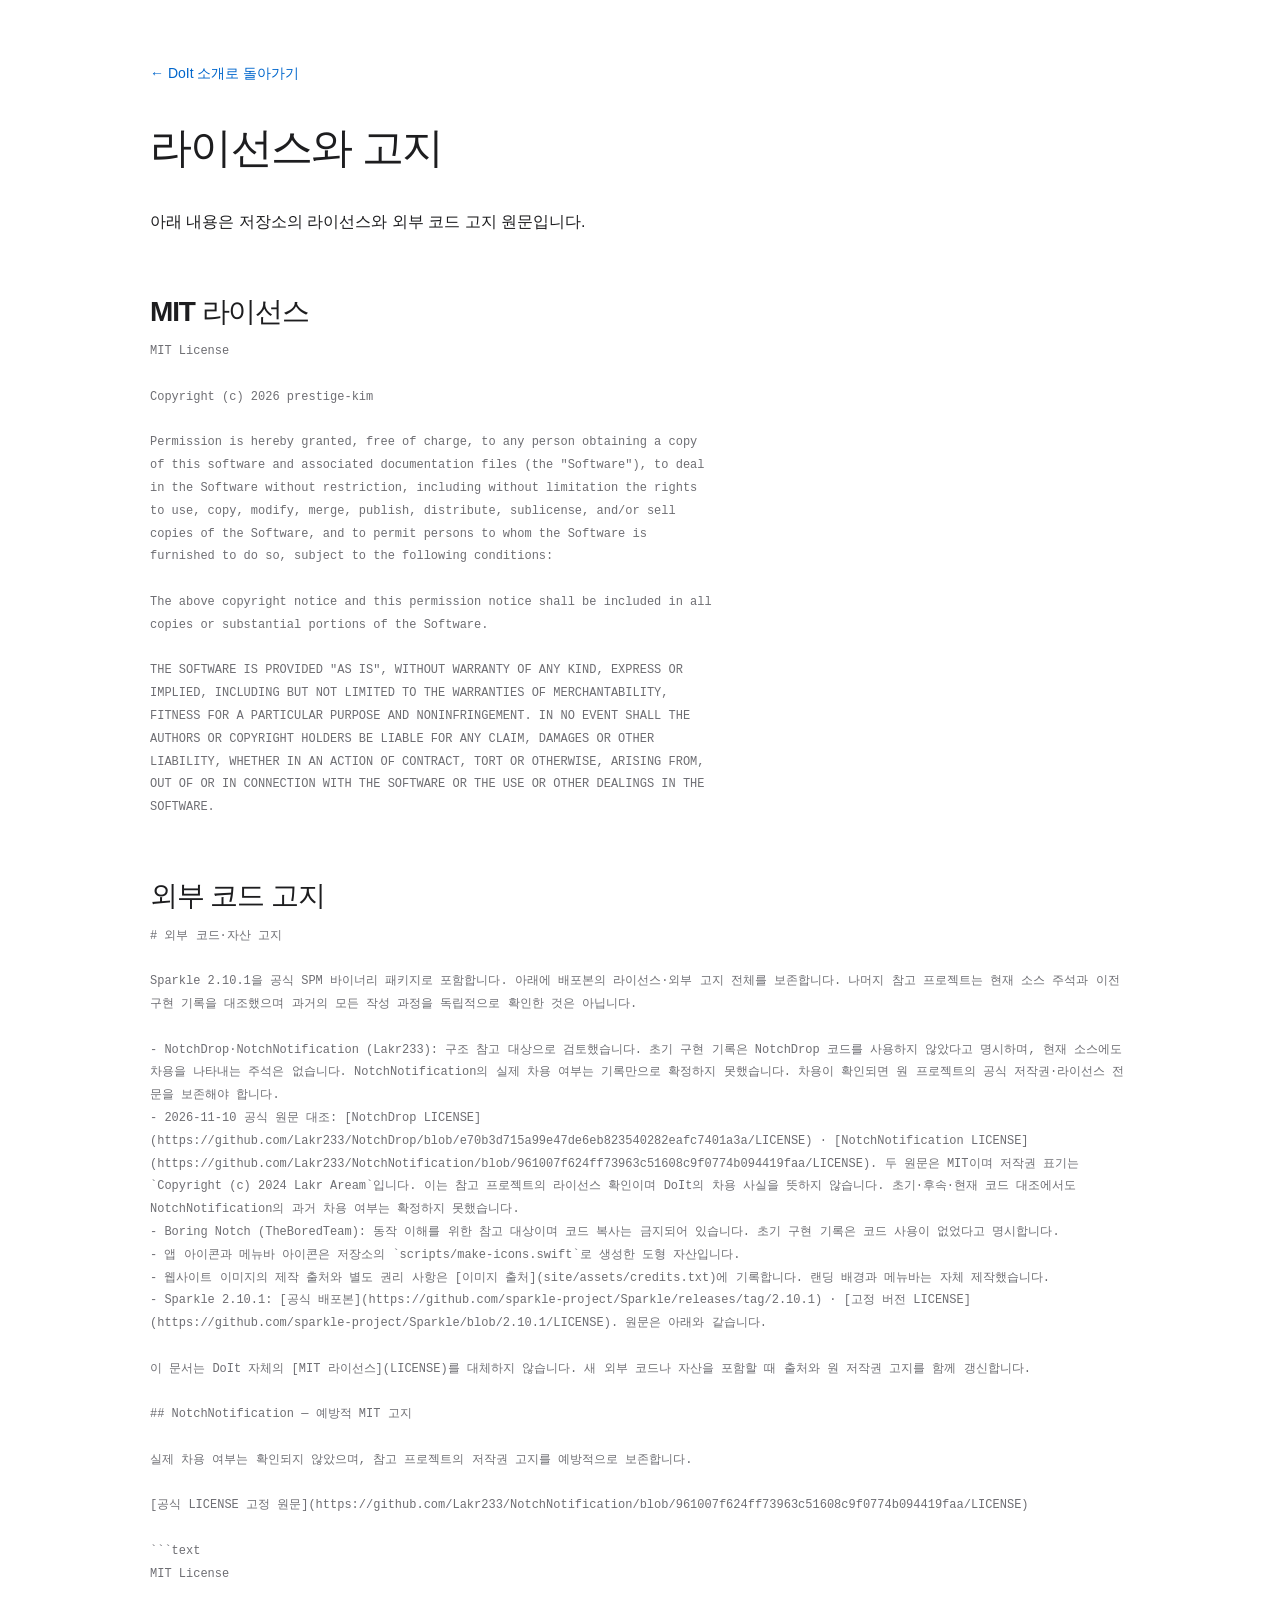
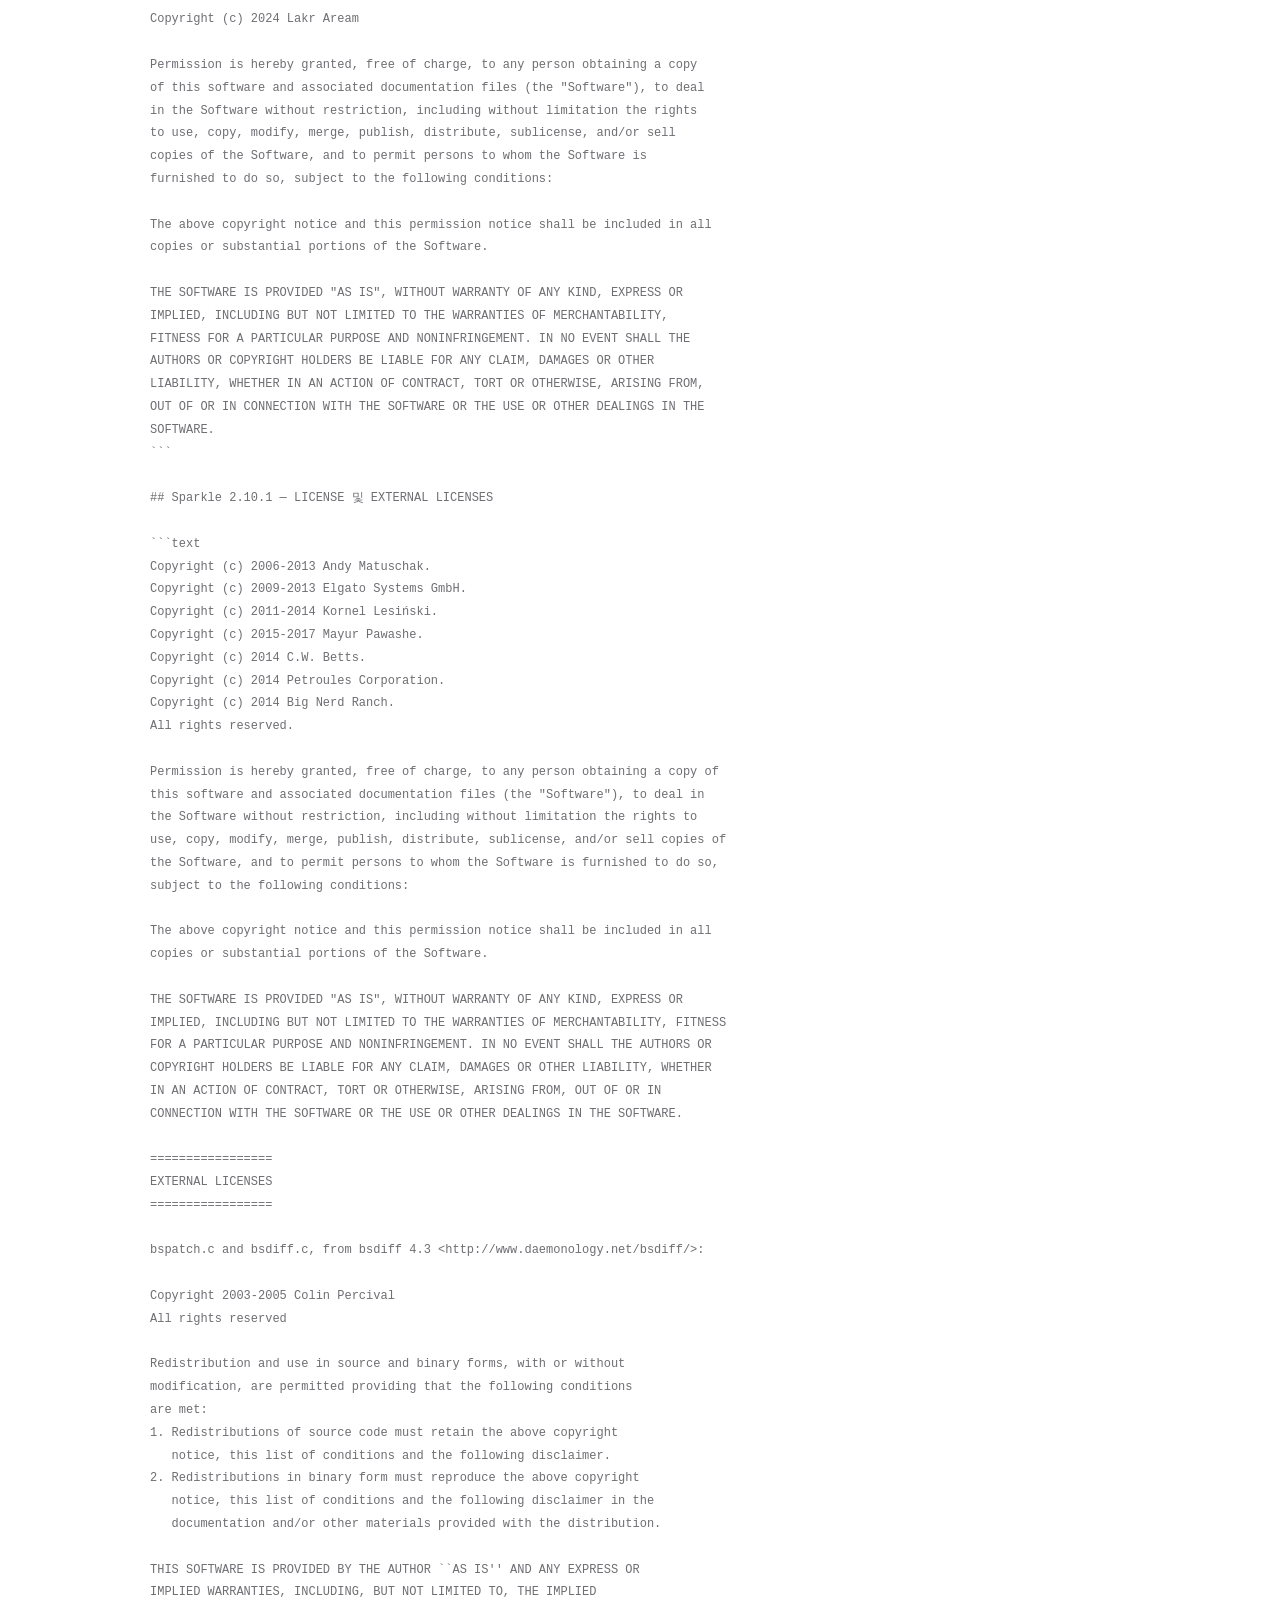
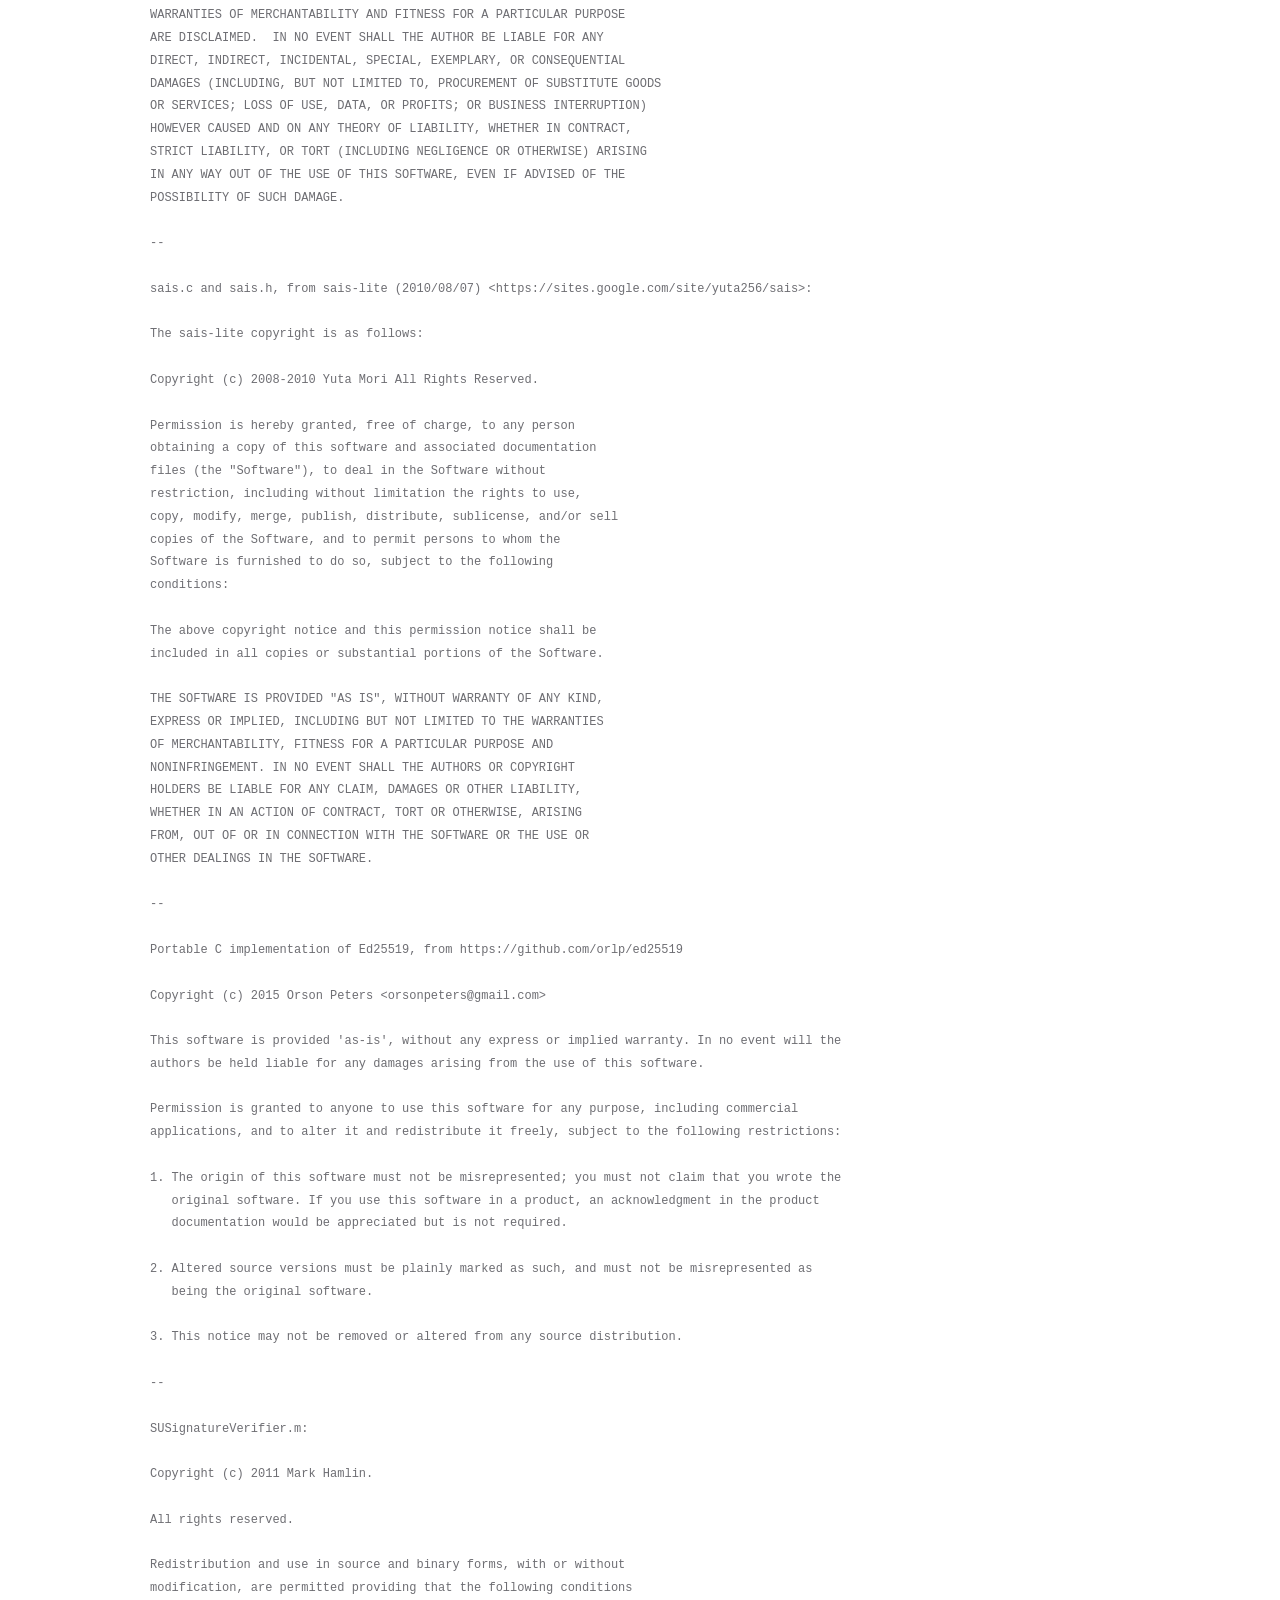
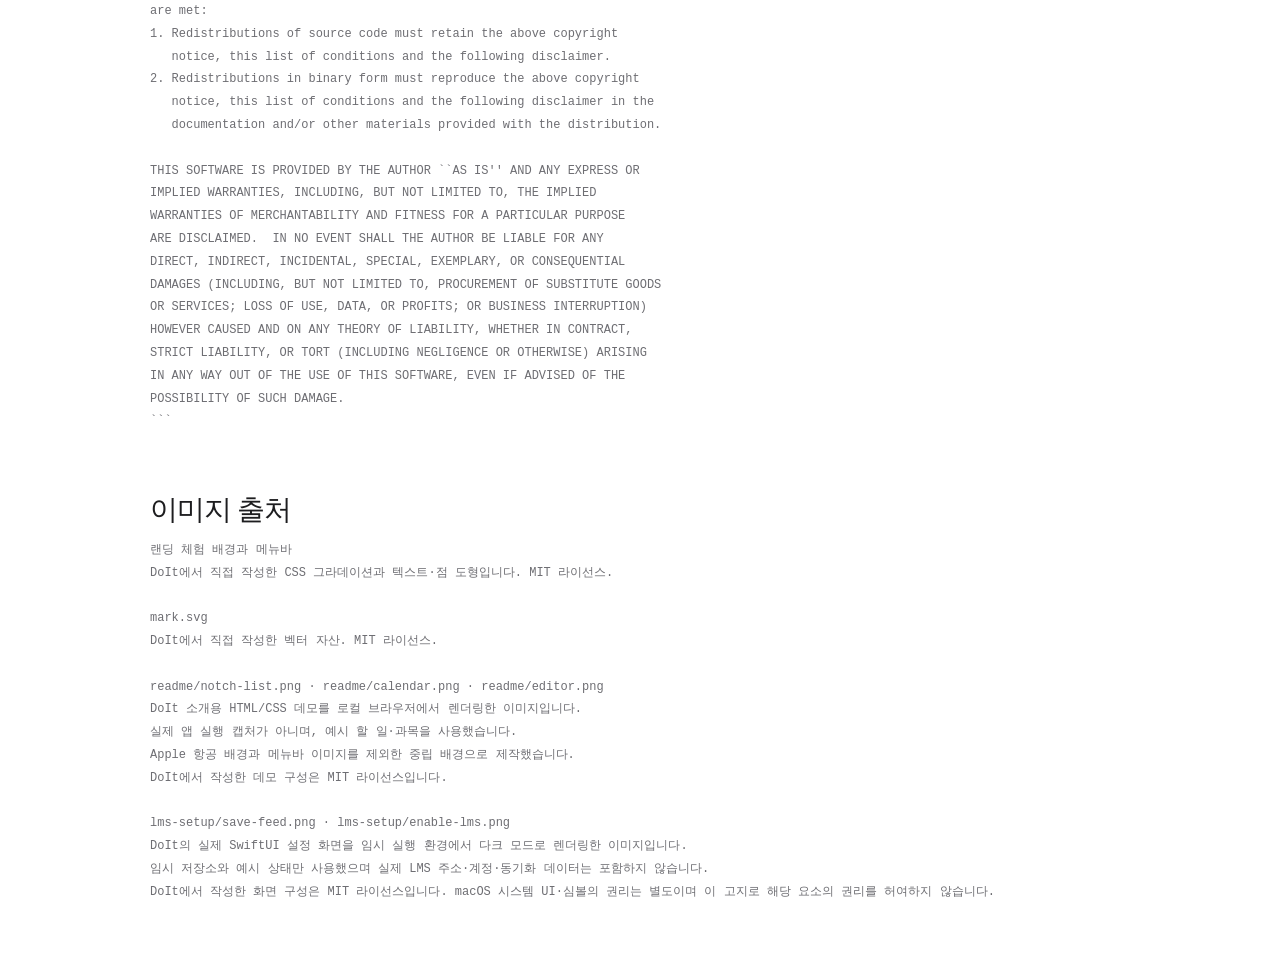
==== site/legal.html @ e1f17cc3 "DoIt 공개 스냅샷" ====
<!doctype html>
<html lang="ko"><head><meta charset="utf-8"><meta name="viewport" content="width=device-width,initial-scale=1"><meta name="color-scheme" content="light dark"><meta http-equiv="Content-Security-Policy" content="default-src 'self'; script-src 'none'; style-src 'self'; img-src 'self'; connect-src 'none'; object-src 'none'; base-uri 'none'; form-action 'none'"><title>라이선스와 외부 코드 고지 — DoIt</title><link rel="stylesheet" href="./styles.css"><link rel="icon" href="./assets/mark.svg"></head><body><main class="legal content-width"><a class="legal-back" href="./index.html">← DoIt 소개로 돌아가기</a><h1>라이선스와 고지</h1><p>아래 내용은 저장소의 라이선스와 외부 코드 고지 원문입니다.</p><section id="license"><h2>MIT 라이선스</h2><pre>MIT License

Copyright (c) 2026 prestige-kim

Permission is hereby granted, free of charge, to any person obtaining a copy
of this software and associated documentation files (the &quot;Software&quot;), to deal
in the Software without restriction, including without limitation the rights
to use, copy, modify, merge, publish, distribute, sublicense, and/or sell
copies of the Software, and to permit persons to whom the Software is
furnished to do so, subject to the following conditions:

The above copyright notice and this permission notice shall be included in all
copies or substantial portions of the Software.

THE SOFTWARE IS PROVIDED &quot;AS IS&quot;, WITHOUT WARRANTY OF ANY KIND, EXPRESS OR
IMPLIED, INCLUDING BUT NOT LIMITED TO THE WARRANTIES OF MERCHANTABILITY,
FITNESS FOR A PARTICULAR PURPOSE AND NONINFRINGEMENT. IN NO EVENT SHALL THE
AUTHORS OR COPYRIGHT HOLDERS BE LIABLE FOR ANY CLAIM, DAMAGES OR OTHER
LIABILITY, WHETHER IN AN ACTION OF CONTRACT, TORT OR OTHERWISE, ARISING FROM,
OUT OF OR IN CONNECTION WITH THE SOFTWARE OR THE USE OR OTHER DEALINGS IN THE
SOFTWARE.
</pre></section><section id="notices"><h2>외부 코드 고지</h2><pre># 외부 코드·자산 고지

Sparkle 2.10.1을 공식 SPM 바이너리 패키지로 포함합니다. 아래에 배포본의 라이선스·외부 고지 전체를 보존합니다. 나머지 참고 프로젝트는 현재 소스 주석과 이전 구현 기록을 대조했으며 과거의 모든 작성 과정을 독립적으로 확인한 것은 아닙니다.

- NotchDrop·NotchNotification (Lakr233): 구조 참고 대상으로 검토했습니다. 초기 구현 기록은 NotchDrop 코드를 사용하지 않았다고 명시하며, 현재 소스에도 차용을 나타내는 주석은 없습니다. NotchNotification의 실제 차용 여부는 기록만으로 확정하지 못했습니다. 차용이 확인되면 원 프로젝트의 공식 저작권·라이선스 전문을 보존해야 합니다.
- 2026-11-10 공식 원문 대조: [NotchDrop LICENSE](https://github.com/Lakr233/NotchDrop/blob/e70b3d715a99e47de6eb823540282eafc7401a3a/LICENSE) · [NotchNotification LICENSE](https://github.com/Lakr233/NotchNotification/blob/961007f624ff73963c51608c9f0774b094419faa/LICENSE). 두 원문은 MIT이며 저작권 표기는 `Copyright (c) 2024 Lakr Aream`입니다. 이는 참고 프로젝트의 라이선스 확인이며 DoIt의 차용 사실을 뜻하지 않습니다. 초기·후속·현재 코드 대조에서도 NotchNotification의 과거 차용 여부는 확정하지 못했습니다.
- Boring Notch (TheBoredTeam): 동작 이해를 위한 참고 대상이며 코드 복사는 금지되어 있습니다. 초기 구현 기록은 코드 사용이 없었다고 명시합니다.
- 앱 아이콘과 메뉴바 아이콘은 저장소의 `scripts/make-icons.swift`로 생성한 도형 자산입니다.
- 웹사이트 이미지의 제작 출처와 별도 권리 사항은 [이미지 출처](site/assets/credits.txt)에 기록합니다. 랜딩 배경과 메뉴바는 자체 제작했습니다.
- Sparkle 2.10.1: [공식 배포본](https://github.com/sparkle-project/Sparkle/releases/tag/2.10.1) · [고정 버전 LICENSE](https://github.com/sparkle-project/Sparkle/blob/2.10.1/LICENSE). 원문은 아래와 같습니다.

이 문서는 DoIt 자체의 [MIT 라이선스](LICENSE)를 대체하지 않습니다. 새 외부 코드나 자산을 포함할 때 출처와 원 저작권 고지를 함께 갱신합니다.

## NotchNotification — 예방적 MIT 고지

실제 차용 여부는 확인되지 않았으며, 참고 프로젝트의 저작권 고지를 예방적으로 보존합니다.

[공식 LICENSE 고정 원문](https://github.com/Lakr233/NotchNotification/blob/961007f624ff73963c51608c9f0774b094419faa/LICENSE)

```text
MIT License

Copyright (c) 2024 Lakr Aream

Permission is hereby granted, free of charge, to any person obtaining a copy
of this software and associated documentation files (the &quot;Software&quot;), to deal
in the Software without restriction, including without limitation the rights
to use, copy, modify, merge, publish, distribute, sublicense, and/or sell
copies of the Software, and to permit persons to whom the Software is
furnished to do so, subject to the following conditions:

The above copyright notice and this permission notice shall be included in all
copies or substantial portions of the Software.

THE SOFTWARE IS PROVIDED &quot;AS IS&quot;, WITHOUT WARRANTY OF ANY KIND, EXPRESS OR
IMPLIED, INCLUDING BUT NOT LIMITED TO THE WARRANTIES OF MERCHANTABILITY,
FITNESS FOR A PARTICULAR PURPOSE AND NONINFRINGEMENT. IN NO EVENT SHALL THE
AUTHORS OR COPYRIGHT HOLDERS BE LIABLE FOR ANY CLAIM, DAMAGES OR OTHER
LIABILITY, WHETHER IN AN ACTION OF CONTRACT, TORT OR OTHERWISE, ARISING FROM,
OUT OF OR IN CONNECTION WITH THE SOFTWARE OR THE USE OR OTHER DEALINGS IN THE
SOFTWARE.
```

## Sparkle 2.10.1 — LICENSE 및 EXTERNAL LICENSES

```text
Copyright (c) 2006-2013 Andy Matuschak.
Copyright (c) 2009-2013 Elgato Systems GmbH.
Copyright (c) 2011-2014 Kornel Lesiński.
Copyright (c) 2015-2017 Mayur Pawashe.
Copyright (c) 2014 C.W. Betts.
Copyright (c) 2014 Petroules Corporation.
Copyright (c) 2014 Big Nerd Ranch.
All rights reserved.

Permission is hereby granted, free of charge, to any person obtaining a copy of
this software and associated documentation files (the &quot;Software&quot;), to deal in
the Software without restriction, including without limitation the rights to
use, copy, modify, merge, publish, distribute, sublicense, and/or sell copies of
the Software, and to permit persons to whom the Software is furnished to do so,
subject to the following conditions:

The above copyright notice and this permission notice shall be included in all
copies or substantial portions of the Software.

THE SOFTWARE IS PROVIDED &quot;AS IS&quot;, WITHOUT WARRANTY OF ANY KIND, EXPRESS OR
IMPLIED, INCLUDING BUT NOT LIMITED TO THE WARRANTIES OF MERCHANTABILITY, FITNESS
FOR A PARTICULAR PURPOSE AND NONINFRINGEMENT. IN NO EVENT SHALL THE AUTHORS OR
COPYRIGHT HOLDERS BE LIABLE FOR ANY CLAIM, DAMAGES OR OTHER LIABILITY, WHETHER
IN AN ACTION OF CONTRACT, TORT OR OTHERWISE, ARISING FROM, OUT OF OR IN
CONNECTION WITH THE SOFTWARE OR THE USE OR OTHER DEALINGS IN THE SOFTWARE.

=================
EXTERNAL LICENSES
=================

bspatch.c and bsdiff.c, from bsdiff 4.3 &lt;http://www.daemonology.net/bsdiff/&gt;:

Copyright 2003-2005 Colin Percival
All rights reserved

Redistribution and use in source and binary forms, with or without
modification, are permitted providing that the following conditions
are met:
1. Redistributions of source code must retain the above copyright
   notice, this list of conditions and the following disclaimer.
2. Redistributions in binary form must reproduce the above copyright
   notice, this list of conditions and the following disclaimer in the
   documentation and/or other materials provided with the distribution.

THIS SOFTWARE IS PROVIDED BY THE AUTHOR ``AS IS&#x27;&#x27; AND ANY EXPRESS OR
IMPLIED WARRANTIES, INCLUDING, BUT NOT LIMITED TO, THE IMPLIED
WARRANTIES OF MERCHANTABILITY AND FITNESS FOR A PARTICULAR PURPOSE
ARE DISCLAIMED.  IN NO EVENT SHALL THE AUTHOR BE LIABLE FOR ANY
DIRECT, INDIRECT, INCIDENTAL, SPECIAL, EXEMPLARY, OR CONSEQUENTIAL
DAMAGES (INCLUDING, BUT NOT LIMITED TO, PROCUREMENT OF SUBSTITUTE GOODS
OR SERVICES; LOSS OF USE, DATA, OR PROFITS; OR BUSINESS INTERRUPTION)
HOWEVER CAUSED AND ON ANY THEORY OF LIABILITY, WHETHER IN CONTRACT,
STRICT LIABILITY, OR TORT (INCLUDING NEGLIGENCE OR OTHERWISE) ARISING
IN ANY WAY OUT OF THE USE OF THIS SOFTWARE, EVEN IF ADVISED OF THE
POSSIBILITY OF SUCH DAMAGE.

--

sais.c and sais.h, from sais-lite (2010/08/07) &lt;https://sites.google.com/site/yuta256/sais&gt;:

The sais-lite copyright is as follows:

Copyright (c) 2008-2010 Yuta Mori All Rights Reserved.

Permission is hereby granted, free of charge, to any person
obtaining a copy of this software and associated documentation
files (the &quot;Software&quot;), to deal in the Software without
restriction, including without limitation the rights to use,
copy, modify, merge, publish, distribute, sublicense, and/or sell
copies of the Software, and to permit persons to whom the
Software is furnished to do so, subject to the following
conditions:

The above copyright notice and this permission notice shall be
included in all copies or substantial portions of the Software.

THE SOFTWARE IS PROVIDED &quot;AS IS&quot;, WITHOUT WARRANTY OF ANY KIND,
EXPRESS OR IMPLIED, INCLUDING BUT NOT LIMITED TO THE WARRANTIES
OF MERCHANTABILITY, FITNESS FOR A PARTICULAR PURPOSE AND
NONINFRINGEMENT. IN NO EVENT SHALL THE AUTHORS OR COPYRIGHT
HOLDERS BE LIABLE FOR ANY CLAIM, DAMAGES OR OTHER LIABILITY,
WHETHER IN AN ACTION OF CONTRACT, TORT OR OTHERWISE, ARISING
FROM, OUT OF OR IN CONNECTION WITH THE SOFTWARE OR THE USE OR
OTHER DEALINGS IN THE SOFTWARE.

--

Portable C implementation of Ed25519, from https://github.com/orlp/ed25519

Copyright (c) 2015 Orson Peters &lt;orsonpeters&#64;gmail.com&gt;

This software is provided &#x27;as-is&#x27;, without any express or implied warranty. In no event will the
authors be held liable for any damages arising from the use of this software.

Permission is granted to anyone to use this software for any purpose, including commercial
applications, and to alter it and redistribute it freely, subject to the following restrictions:

1. The origin of this software must not be misrepresented; you must not claim that you wrote the
   original software. If you use this software in a product, an acknowledgment in the product
   documentation would be appreciated but is not required.

2. Altered source versions must be plainly marked as such, and must not be misrepresented as
   being the original software.

3. This notice may not be removed or altered from any source distribution.

--

SUSignatureVerifier.m:

Copyright (c) 2011 Mark Hamlin.

All rights reserved.

Redistribution and use in source and binary forms, with or without
modification, are permitted providing that the following conditions
are met:
1. Redistributions of source code must retain the above copyright
   notice, this list of conditions and the following disclaimer.
2. Redistributions in binary form must reproduce the above copyright
   notice, this list of conditions and the following disclaimer in the
   documentation and/or other materials provided with the distribution.

THIS SOFTWARE IS PROVIDED BY THE AUTHOR ``AS IS&#x27;&#x27; AND ANY EXPRESS OR
IMPLIED WARRANTIES, INCLUDING, BUT NOT LIMITED TO, THE IMPLIED
WARRANTIES OF MERCHANTABILITY AND FITNESS FOR A PARTICULAR PURPOSE
ARE DISCLAIMED.  IN NO EVENT SHALL THE AUTHOR BE LIABLE FOR ANY
DIRECT, INDIRECT, INCIDENTAL, SPECIAL, EXEMPLARY, OR CONSEQUENTIAL
DAMAGES (INCLUDING, BUT NOT LIMITED TO, PROCUREMENT OF SUBSTITUTE GOODS
OR SERVICES; LOSS OF USE, DATA, OR PROFITS; OR BUSINESS INTERRUPTION)
HOWEVER CAUSED AND ON ANY THEORY OF LIABILITY, WHETHER IN CONTRACT,
STRICT LIABILITY, OR TORT (INCLUDING NEGLIGENCE OR OTHERWISE) ARISING
IN ANY WAY OUT OF THE USE OF THIS SOFTWARE, EVEN IF ADVISED OF THE
POSSIBILITY OF SUCH DAMAGE.
```
</pre></section><section id="images"><h2>이미지 출처</h2><pre>랜딩 체험 배경과 메뉴바
DoIt에서 직접 작성한 CSS 그라데이션과 텍스트·점 도형입니다. MIT 라이선스.

mark.svg
DoIt에서 직접 작성한 벡터 자산. MIT 라이선스.

readme/notch-list.png · readme/calendar.png · readme/editor.png
DoIt 소개용 HTML/CSS 데모를 로컬 브라우저에서 렌더링한 이미지입니다.
실제 앱 실행 캡처가 아니며, 예시 할 일·과목을 사용했습니다.
Apple 항공 배경과 메뉴바 이미지를 제외한 중립 배경으로 제작했습니다.
DoIt에서 작성한 데모 구성은 MIT 라이선스입니다.

lms-setup/save-feed.png · lms-setup/enable-lms.png
DoIt의 실제 SwiftUI 설정 화면을 임시 실행 환경에서 다크 모드로 렌더링한 이미지입니다.
임시 저장소와 예시 상태만 사용했으며 실제 LMS 주소·계정·동기화 데이터는 포함하지 않습니다.
DoIt에서 작성한 화면 구성은 MIT 라이선스입니다. macOS 시스템 UI·심볼의 권리는 별도이며 이 고지로 해당 요소의 권리를 허여하지 않습니다.
</pre></section></main></body></html>
---- site/styles.css ----
:root {
  color-scheme: light dark;
  --bg: #fff;
  --ink: #1d1d1f;
  --muted: #6e6e73;
  --line: #d2d2d7;
  --section: #f5f5f7;
  --blue: #66adf6;
  --red: #ff6c72;
  --panel: #1d1d1f;
  font-family: -apple-system, BlinkMacSystemFont, "Apple SD Gothic Neo", sans-serif;
  font-synthesis: none;
}
* { box-sizing: border-box; }
html { scroll-behavior: smooth; scroll-padding-top: 12px; }
body { margin: 0; color: var(--ink); background: var(--bg); line-height: 1.6; word-break: keep-all; -webkit-font-smoothing: antialiased; }
a { color: inherit; text-decoration: none; }
button { font: inherit; color: inherit; cursor: pointer; }
button, a { -webkit-tap-highlight-color: transparent; }
button:disabled { opacity: .3; cursor: default; }
button:focus-visible, a:focus-visible, summary:focus-visible { outline: 3px solid #0071e3; outline-offset: 5px; }
[hidden] { display: none !important; }
svg { width: 22px; height: 22px; fill: none; stroke: currentColor; stroke-width: 1.6; stroke-linecap: round; stroke-linejoin: round; }
.symbol-library { position: absolute; width: 0; height: 0; overflow: hidden; }
.sr-only { position: absolute; width: 1px; height: 1px; overflow: hidden; clip: rect(0,0,0,0); white-space: nowrap; }
.js-only { display: none; }
.js .js-only { display: flex; }
.js .no-js-only { display: none; }
.skip-link { position: fixed; top: -100px; left: 20px; z-index: 100; padding: 12px; background: var(--bg); }
.skip-link:focus { top: 10px; }
.content-width { width: min(980px, calc(100% - 64px)); margin-inline: auto; }
.site-header { width: min(980px, calc(100% - 64px)); height: 64px; margin-inline: auto; display: flex; align-items: center; justify-content: space-between; border-bottom: 1px solid var(--line); }
.brand { display: inline-flex; align-items: center; gap: 8px; font-size: 22px; font-weight: 600; letter-spacing: -.025em; }
.brand img { width: 28px; height: 28px; border-radius: 7px; }
.site-header nav { display: flex; align-items: center; gap: 28px; font-size: 12px; }
.nav-cta { color: #fff; background: #0071e3; border-radius: 999px; padding: 5px 13px; }
.hero { padding: 70px 24px 42px; text-align: center; }
.hero h1 { margin: 0; font-size: clamp(40px, 5.3vw, 76px); line-height: 1.16; font-weight: 600; letter-spacing: -.05em; }
.small-break { display: none; }
.hero-copy { margin: 18px 0 0; font-size: 21px; color: var(--muted); letter-spacing: -.025em; }
.hero-actions { display: flex; align-items: center; justify-content: center; gap: 26px; margin-top: 25px; }
.button { min-height: 44px; display: inline-flex; align-items: center; justify-content: center; gap: 12px; border: 0; border-radius: 999px; padding: 10px 23px; font-size: 15px; line-height: 1.5; }
.primary { background: #0071e3; color: #fff; }
.primary:hover, .nav-cta:hover { background: #0077ed; }
.text-link { color: #0066cc; font-size: 15px; }
.text-link:hover { text-decoration: underline; }
.text-link span { display: inline-block; margin-left: 4px; font-size: 22px; vertical-align: -1px; }
/* Approved copy stays readable without JS or motion. */
.focus-intro { padding-block: 72px 96px; text-align: center; }
.focus-intro h2 { margin: 0; font-size: clamp(42px, 6vw, 78px); line-height: 1.12; font-weight: 700; letter-spacing: -.045em; }
.focus-intro h2 span, .focus-intro p span { display: block; }
.focus-intro p { margin: 28px 0 0; color: var(--muted); font-size: clamp(16px, 1.8vw, 20px); line-height: 1.8; word-break: keep-all; text-wrap: pretty; }
.focus-intro { opacity: 1; transform: none; transition: opacity .6s ease, transform .6s ease; }
.focus-intro.is-arriving { opacity: 0; transform: translateY(16px); }
@media (max-width: 600px) { .focus-intro { padding-block: 52px 72px; } .focus-intro p { margin-top: 24px; } }
@media (prefers-reduced-motion: reduce) { .focus-intro, .focus-intro.is-arriving { opacity: 1; transform: none; transition: none; } }

/* The product stays in normal document flow at every viewport size. */
.story { width: min(1120px, calc(100% - 100px)); margin: 0 auto 85px; }
.product-stage { position: relative; }
.product-frame { width: 100%; margin: auto; }

.display { width: 100%; min-height: 520px; aspect-ratio: 1.72; position: relative; overflow: hidden; isolation: isolate; background: radial-gradient(ellipse at 17% 20%, #7d8587 0%, transparent 56%), radial-gradient(ellipse at 85% 80%, #424e50 0%, transparent 60%), linear-gradient(135deg, #343c3e, #1d2426); border: 7px solid #242426; border-bottom: 0; border-radius: 23px 23px 0 0; }


.scene-controls { justify-content: center; align-items: center; gap: 30px; margin-top: 26px; }
.scene-buttons { display: flex; gap: 3px; padding: 5px; background: var(--section); border-radius: 999px; }
.scene-buttons button { min-height: 36px; padding: 7px 21px; border: 0; border-radius: 999px; background: transparent; font-size: 12px; color: var(--muted); }
.scene-buttons button[aria-pressed=true] { background: var(--ink); color: var(--bg); }
.extra-controls { display: flex; gap: 20px; }
.extra-controls button { display: flex; align-items: center; gap: 5px; min-height: 36px; border: 0; padding: 0; background: transparent; color: var(--muted); font-size: 12px; }
.extra-controls svg { width: 15px; height: 15px; }
.story-footer { justify-content: center; align-items: center; gap: 7px; margin-top: 9px; }
.story-footer button { padding: 0 8px; min-width: 28px; height: 28px; border: 0; background: transparent; font-size: 24px; color: var(--muted); }
.story-footer span { font-size: 10px; color: var(--muted); padding-left: 15px; }
.noscript-note { color: var(--muted); font-size: 12px; text-align: center; margin: 25px 0; }
.install-section { background: var(--section); padding: 70px 0 45px; }
.install-heading { display: flex; align-items: center; justify-content: space-between; }
h2 { font-size: 44px; font-weight: 600; line-height: 1.2; letter-spacing: -.04em; margin: 0; }
.release-state { display: flex; align-items: center; gap: 24px; }
.release-state p { margin: 0; font-size: 14px; color: var(--muted); }
.install-steps { display: grid; grid-template-columns: repeat(3, 1fr); gap: 35px; padding: 0; margin: 35px 0 40px; list-style: none; }
.install-drawing { height: 160px; display: flex; align-items: center; justify-content: center; gap: 20px; position: relative; }
.install-steps h3 { font-size: 18px; font-weight: 600; letter-spacing: -.025em; margin: 15px 0 8px; }
.install-steps p { font-size: 14px; color: var(--muted); margin: 0; }
.compatibility { font-size: 12px; color: var(--muted); margin: 0 0 24px; }
details { border-top: 1px solid var(--line); }
summary { display: flex; align-items: center; justify-content: space-between; gap: 20px; padding: 22px 0; cursor: pointer; list-style: none; font-size: 16px; font-weight: 500; }
summary::-webkit-details-marker { display: none; }
summary > span { font-size: 20px; color: var(--muted); }
details[open] summary > span { transform: rotate(45deg); }
.detail-body, details > p { padding: 0 0 24px; max-width: 780px; font-size: 14px; color: var(--muted); line-height: 1.85; }
.detail-body p { margin: 0 0 16px; }
.detail-body p:last-child, details > p { margin: 0; }
.detail-body strong { font-weight: 600; color: var(--ink); }
.guide-section { padding-block: 65px 50px; }
.guide-section h2 { margin-bottom: 35px; font-size: 32px; }
.site-footer { display: flex; align-items: center; justify-content: space-between; gap: 25px; padding-block: 25px 35px; border-top: 1px solid var(--line); }
.site-footer .brand { font-size: 15px; }
.site-footer > div { display: flex; gap: 20px; font-size: 11px; color: var(--muted); }
.site-footer small { font-size: 10px; color: var(--muted); }
.legal { padding-block: 60px; }
.legal h1 { font-size: 42px; font-weight: 600; letter-spacing: -.04em; }
.legal h2 { margin-top: 60px; font-size: 28px; }
.legal pre { white-space: pre-wrap; word-break: break-word; font: 12px/1.9 ui-monospace, monospace; color: var(--muted); }
.legal-back { font-size: 14px; color: #0066cc; }
.desktop-menubar{height:27px;
  display:flex;
  justify-content:space-between;
  padding:0 16px;
  align-items:center;
  color:#f1f6ed;
  font-size:10px;
  background:#c0d9ba18}
.desktop-app{display:flex;
  gap:17px;
  font-weight:700}
.desktop-app>span{font-weight:400;
  opacity:.8}
.desktop-system{display:flex;
  align-items:center;
  gap:10px}
.battery{width:15px;
  height:7px;
  border:1px solid #e5eddf;
  border-radius:2px;
  position:relative}
.battery:after{content:'';
  position:absolute;
  inset:1px;
  background:#e5eddf;
  width:9px}
.notch-toggle{position:absolute;
  left:50%;
  top:-1px;
  transform:translateX(-50%);
  width:175px;
  height:31px;
  border:0;
  background:#111413;
  z-index:6;
  border-radius:0 0 12px 12px;
  align-items:center;
  justify-content:flex-end;
  padding-right:16px;
  transition:width .35s}
.camera{height:6px;
  width:6px;
  background:#273c39;
  border:1px solid #344a49;
  border-radius:50%}
.window-top{display:flex;
  align-items:center;
  gap:5px;
  padding:12px;
  font-size:9px;
  color:#7e887d;
  border-bottom:1px solid #485e4c18;
  position:relative}
.window-top>i{height:6px;
  width:6px;
  border-radius:50%;
  background:#c0c7b9}
.window-top>i:first-child{background:#bd897b}
.window-top>i:nth-child(2){background:#caba81}
.window-top>i:nth-child(3){background:#96b393}
.window-top>span{position:absolute;
  width:65%;
  text-align:center;
  left:18%}
.notch-panel{position:absolute;
  top:0;
  left:50%;
  transform:translateX(-50%);
  width:440px;
  max-width:calc(100% - 20px);
  background:var(--panel);
  color:#f1f2ef;
  border-radius:0 0 19px 19px;
  box-shadow:0 22px 42px #0006;
  z-index:5;
  padding:35px 17px 12px;
  transition:opacity .3s,transform .4s,width .35s}
.js .notch-panel{opacity:0;
  transform:translate(-50%,-15px);
  pointer-events:none}
.js .display.is-open .notch-panel{opacity:1;
  transform:translate(-50%,0);
  pointer-events:auto}
.display.is-calendar .notch-panel{width:520px}
.panel-heading{display:flex;
  align-items:center;
  justify-content:space-between;
  margin-bottom:12px;
  line-height:1.4}
.panel-heading strong{font-size:17px;
  letter-spacing:-.04em}
.panel-heading strong>time{font-size:13px;
  color:#b4b9b2;
  margin-left:10px;
  font-weight:500}
.panel-tools{display:flex;
  gap:2px}
.icon-button{border:0;
  background:transparent;
  color:#9ba59d;
  width:29px;
  height:29px;
  display:flex;
  align-items:center;
  justify-content:center;
  padding:5px;
  border-radius:7px}
.icon-button svg{width:17px;
  height:17px}
.icon-button:hover,.icon-button[aria-pressed=true]{background:#ffffff15;
  color:#eef4eb}
.demo-input{display:flex;
  align-items:center;
  gap:9px;
  border:1px solid #414943;
  border-radius:8px;
  padding:6px 9px;
  font-size:12px;
  color:#929d94;
  margin-bottom:16px}
.demo-input>span{font-size:18px;
  color:#7d9784;
  line-height:1}
.demo-input>small{margin-left:auto;
  font-size:10px;
  background:#ffffff0b;
  padding:1px 6px;
  border-radius:4px}
.list-heading{display:flex;
  align-items:center;
  justify-content:space-between;
  font-size:10px;
  color:#7d9d85;
  margin-bottom:3px}
.list-heading strong{color:#67b3f7;
  font-weight:600;
  font-size:11px;
  display:flex;
  align-items:center;
  gap:6px}
.list-heading b{font-size:10px;
  background:#5c9edc22;
  padding:0 5px;
  border-radius:4px}
.chevron{color:#959f98}
.task{display:flex;
  align-items:center;
  gap:9px;
  min-height:44px;
  padding:4px 0}
.check,.static-ring{width:17px;
  height:17px;
  flex-shrink:0;
  border-radius:50%;
  border:1.5px solid #6cacf0;
  background:transparent;
  padding:1px;
  align-items:center;
  justify-content:center;
  color:#171d19}
.check svg{width:13px;
  height:13px;
  opacity:0;
  stroke-width:2.3}
.check:hover{background:#66adf633}
.task-copy{display:flex;
  flex-direction:column;
  gap:0}
.task-title{font-size:12px;
  font-weight:550;
  line-height:1.5}
.course{font-size:9px;
  color:#969c98;
  font-weight:400}
.due{margin-left:auto;
  text-align:right;
  color:#83b4ed;
  font-size:10px;
  font-weight:550;
  line-height:1.3}
.due small{display:block;
  color:#939c95;
  font-size:9px;
  font-weight:400}
.overdue .due{color:var(--red)}
.list-divider{height:1px;
  background:#323934;
  margin:10px 0 12px}
.personal-heading strong{color:#79b887}
.personal-heading b{background:#75b88822}
.personal-heading>span{color:#85978a;
  font-size:9px}
.personal-tasks .check,.personal-tasks .static-ring{border-color:#79bb87}
.personal-tasks .due{color:#83bc8e}
.personal-tasks .task{min-height:36px}
.task.is-done .check{background:#66adf6}
.task.is-done .check svg{opacity:1}
.personal-tasks .task.is-done .check{background:#79bb87}
.task.is-done .task-title{text-decoration:line-through;
  color:#6d776e}
.task.is-done .due,.task.is-done .course{opacity:.4}

.calendar-title{display:flex;
  justify-content:space-between;
  align-items:center;
  font-size:14px;
  margin:5px 0 15px}
.calendar-title>span{font-size:12px;
  color:#a4afa6}
.today-chip{padding:3px 8px;
  background:#ffffff12;
  border-radius:5px;
  margin:0 9px}
.weekdays,.calendar-grid{display:grid;
  grid-template-columns:repeat(7,1fr);
  text-align:center}
.weekdays{font-size:10px;
  color:#8d978f;
  margin-bottom:7px}
.calendar-grid{gap:3px}
.calendar-day{position:relative;
  height:39px;
  font-size:11px;
  color:#c5cdc5;
  display:flex;
  align-items:center;
  justify-content:center;
  border:0;
  border-radius:7px;
  background:transparent;
  padding-bottom:7px;
  flex-direction:column;
  gap:3px}
.calendar-day:nth-child(7n+1){color:#e38b8b}
.calendar-day.is-today{background:#80b18b;
  color:#0e2716;
  font-weight:750}
.calendar-day.is-past{opacity:.45}
.calendar-day.is-empty{opacity:0}
.calendar-day .day-dots{display:flex;
  gap:3px;
  height:3px}
.day-dots i,.calendar-legend i,.blue-dot,.green-dot{display:inline-block;
  width:4px;
  height:4px;
  background:var(--blue);
  border-radius:50%;
  flex-shrink:0}
.day-dots i.green,.calendar-legend>span:first-child i,.green-dot{background:#80bb8d}
.calendar-legend{display:flex;
  align-items:center;
  gap:13px;
  font-size:8px;
  color:#98a49a;
  padding:11px 0;
  border-bottom:1px solid #343d35}
.calendar-legend>span{display:flex;
  gap:4px;
  align-items:center}
.calendar-legend>span:last-child{margin-left:auto}
.selected-day{padding-top:12px;
  font-size:10px}
.selected-day strong{font-size:11px}
.selected-day>div{display:flex;
  gap:6px;
  align-items:center;
  margin-top:6px}
.selected-day>div span{margin-left:auto;
  font-size:9px;
  color:#8c9b8e}
.demo-alert{position:absolute;
  left:50%;
  transform:translateX(-50%);
  top:0;
  z-index:8;
  background:var(--panel);
  border-radius:0 0 18px 18px;
  color:#f2f7ef;
  box-shadow:0 14px 30px #0005;
  max-width:calc(100% - 20px);
  width:350px;
  min-height:61px;
  display:flex;
  align-items:center;
  padding:15px}
.alert-content{display:grid;
  grid-template-columns:9px 1fr;
  gap:2px 10px;
  border:0;
  background:transparent;
  text-align:left;
  flex:1;
  padding:0;
  color:inherit}
.alert-dot{width:7px;
  height:7px;
  border-radius:50%;
  background:#81c38f;
  grid-row:1/3;
  align-self:center}
.alert-content strong{font-size:12px}
.alert-content>span:last-child{font-size:10px;
  color:#9cafa0}
.alert-close{border:0;
  background:transparent;
  padding:4px;
  display:flex;
  color:#b2beb4}
.alert-close svg{width:16px;
  height:16px}
.editor-window{position:absolute;
  left:50%;
  top:18%;
  transform:translateX(-50%);
  width:86%;
  max-width:650px;
  background:#202722;
  color:#e7eee7;
  border:1px solid #5a6c5955;
  border-radius:11px;
  box-shadow:0 30px 60px #00150788;
  z-index:7}
.editor-window .window-top{background:#29312b;
  border-radius:11px 11px 0 0;
  padding:10px;
  border-bottom:1px solid #485e4c66;
  color:#c1cabe}
.editor-window .window-top button{margin-left:auto;
  z-index:1;
  width:20px;
  height:20px}
.editor-toolbar{display:flex;
  gap:18px;
  align-items:center;
  font-size:10px;
  color:#85968a;
  border-bottom:1px solid #4b5e4e44;
  padding:12px 18px}
.editor-toolbar>span:first-child{margin-right:auto}
.editor-toolbar strong{color:#b6c8b8}
.editor-body{padding:12px 20px 20px}
.editor-body h3{font-size:11px;
  font-weight:600;
  color:#86b1d9;
  margin:7px 0}
.editor-body h3 small{margin-left:9px;
  color:#8d9d90;
  font-size:8px;
  font-weight:400}
.editor-body h3:nth-of-type(2){color:#8aba91;
  margin-top:20px}
.editor-row{display:flex;
  gap:9px;
  align-items:center;
  font-size:9px;
  border-bottom:1px solid #45564a44;
  padding:10px 0}
.editor-row strong{font-size:10px}
.editor-row>span:last-child{margin-left:auto;
  color:#a2bba7}
.editor-body>p{font-size:9px;
  color:#8c9e90;
  margin:17px 0 0}

.zip-icon{width:70px;
  height:88px;
  border:1px solid #b8c2ad;
  border-radius:6px;
  background:#f5f6ef;
  transform:rotate(-8deg);
  position:relative;
  box-shadow:0 12px 22px #586a4a18}
.zip-icon span{position:absolute;
  bottom:13px;
  left:15px;
  font-size:12px;
  font-weight:700;
  color:#617851}
.zip-icon i{position:absolute;
  top:0;
  right:15px;
  width:9px;
  height:43px;
  background:repeating-linear-gradient(0deg,#a4b692 0 3px,#e1e7d9 3px 6px)}
.step-arrow{color:#93a484;
  font-size:33px;
  transform:rotate(-15deg);
  position:absolute;
  right:19%;
  top:35%}
.folder-drawing{gap:20px}
.folder-drawing>img{transform:rotate(-9deg);
  box-shadow:0 10px 20px #52664622;
  border-radius:12px}
.folder-drawing>span{color:#8da27c}
.folder-icon{width:75px;
  height:53px;
  position:relative;
  background:#acc297;
  border-radius:4px 6px 6px 6px;
  box-shadow:0 12px 22px #52664618;
  transform:rotate(5deg)}
.folder-icon:before{content:'';
  position:absolute;
  top:-9px;
  left:0;
  width:33px;
  height:12px;
  background:#acc297;
  border-radius:4px 5px 0 0}
.folder-icon i{font-style:normal;
  display:block;
  text-align:center;
  font-size:16px;
  line-height:52px;
  color:#eaf0e3;
  font-weight:700}
.launch-notch{width:130px;
  height:53px;
  display:flex;
  gap:8px;
  justify-content:center;
  align-items:center;
  background:#26362a;
  border-radius:0 0 17px 17px;
  box-shadow:0 15px 25px #52664618;
  transform:rotate(-6deg)}
.launch-notch i{width:13px;
  height:13px;
  border:2px solid #85ac74;
  border-radius:50%}
.launch-notch i:nth-child(2){border-color:#7d9eb6}
.launch-notch i:nth-child(3){border-color:#8a9781}
.launch-check{position:absolute;
  right:26%;
  top:33%;
  width:32px;
  height:32px;
  border-radius:50%;
  background:#85a66c;
  color:#fff;
  text-align:center;
  line-height:32px;
  font-size:17px;
  transform:rotate(8deg)}
/* Product UI retains the app's green tasks, blue LMS, and red overdue dates. */
.notch-panel { background: var(--panel); }
.panel-heading { letter-spacing: -.025em; }
.js .notch-panel { clip-path: inset(0 30% 100% round 0 0 19px 19px); transition: opacity .25s, transform .35s, width .35s, clip-path .4s; }
.js .display.is-open .notch-panel { clip-path: inset(0 0 0 round 0 0 19px 19px); }
.folder-drawing > img { border-radius: 12px; }
@media (prefers-color-scheme: dark) {
  :root { --bg: #000; --ink: #f5f5f7; --muted: #a1a1a6; --line: #38383b; --section: #1d1d1f; }
  .text-link, .legal-back { color: #2997ff; }
}
@media (max-width: 900px) {
  .hero { padding-top: 55px; }
  .hero h1 { font-size: 50px; }
  .hero-copy { font-size: 18px; }
  .story { width: calc(100% - 40px); margin-bottom: 60px; }
  .display { height: 535px; min-height: 0; aspect-ratio: auto; border-width: 5px; }
  .content-width, .site-header { width: calc(100% - 48px); }
  .editor-window { top: 20%; width: 92%; }
  .install-steps { gap: 20px; }
  .install-steps h3 { font-size: 15px; }
  .install-steps p { font-size: 12px; }
  .install-drawing { transform: scale(.85); }
  .site-footer { flex-wrap: wrap; }
  .site-footer small { flex-basis: 100%; }
}
@media (max-width: 600px) {
  .site-header { height: 55px; }
  .brand { font-size: 20px; }
  .site-header nav { gap: 20px; }
  .hero { padding: 45px 20px 35px; }
  .hero h1 { font-size: 44px; line-height: 1.2; letter-spacing: -.045em; }
  .small-break { display: block; }
  .hero-copy { font-size: 17px; margin-top: 16px; }
  .hero-actions { gap: 22px; margin-top: 22px; }
  .button { font-size: 14px; padding: 9px 20px; }
  .text-link { font-size: 14px; }
  .story { width: calc(100% - 28px); margin-bottom: 50px; }
  .display { height: 525px; border-radius: 16px 16px 0 0; background-position: 65% center; }
  .desktop-menubar { padding-inline: 9px; font-size: 8px; }
  .desktop-app > span, .wifi-bars { display: none; }
  .desktop-system { gap: 6px; }
  .notch-toggle { width: 120px; height: 28px; }
  .notch-panel, .display.is-calendar .notch-panel { max-width: calc(100% - 10px); padding: 35px 12px 12px; }
  .panel-heading strong { font-size: 16px; }
  .panel-heading strong > time { margin-left: 6px; font-size: 11px; }
  .icon-button { width: 30px; height: 30px; }
  .task { min-height: 47px; }
  .task-title { font-size: 12px; }
  .course { font-size: 10px; }
  .due { font-size: 10px; }
  .list-heading { font-size: 8px; }
  .personal-tasks .task { min-height: 40px; }
  .calendar-title { font-size: 13px; }
  .calendar-grid { gap: 1px; }
  .calendar-day { height: 37px; font-size: 10px; }
  .calendar-legend { font-size: 7px; gap: 7px; }
  .selected-day { font-size: 10px; }

  .scene-controls { flex-wrap: wrap; gap: 10px; margin-top: 18px; }
  .scene-buttons { width: 100%; justify-content: space-between; }
  .scene-buttons button { flex: 1; font-size: 11px; padding-inline: 12px; }
  .extra-controls { gap: 25px; }
  .story-footer { margin-top: 3px; }
  .demo-alert { width: calc(100% - 10px); }
  .alert-content strong { font-size: 11px; }
  .alert-content > span:last-child { font-size: 9px; }
  .editor-body { padding-inline: 12px; }
  .editor-row { gap: 6px; font-size: 8px; }
  .editor-row strong { font-size: 9px; }
  .editor-row .course { display: none; }
  .editor-toolbar { font-size: 9px; padding-inline: 12px; gap: 10px; }
  .content-width, .site-header { width: calc(100% - 40px); }
  .install-section { padding-block: 45px 25px; }
  h2 { font-size: 36px; }
  .release-state { gap: 12px; flex-direction: column; align-items: flex-end; }
  .release-state p { font-size: 12px; }
  .install-steps { grid-template-columns: 1fr; gap: 0; margin-top: 20px; }
  .install-steps li { min-height: 145px; position: relative; padding: 40px 0 15px 43%; border-bottom: 1px solid var(--line); }
  .install-steps h3 { margin: 0 0 6px; font-size: 15px; }
  .install-drawing { position: absolute; left: 0; top: 0; width: 37%; height: 145px; transform: scale(.8); }
  .folder-drawing { gap: 12px; }
  .folder-drawing > img { width: 40px; height: 40px; }
  .folder-icon { width: 60px; }
  summary { font-size: 14px; padding-block: 20px; }
  .detail-body, details > p { font-size: 12px; }
  .guide-section { padding-block: 45px 35px; }
  .guide-section h2 { font-size: 28px; margin-bottom: 22px; }
  .site-footer { gap: 17px; padding-block: 25px; }
  .site-footer > div { flex-wrap: wrap; font-size: 10px; gap: 12px; }
}
@media (prefers-reduced-motion: reduce) {
  html { scroll-behavior: auto; }
  *, *::before, *::after { transition: none !important; animation: none !important; }
}



/* Original screen frame, without a keyboard or perspective hardware. */
.product-frame { position: relative; width: 100%; }
.frame-chin { height: 16px; border-radius: 0 0 12px 12px; background: linear-gradient(90deg, #afb1b4, #dedfe0 45%, #b6b8bb); }
.frame-chin span { display: block; width: 70px; height: 6px; margin: auto; background: #979a9e; border-radius: 0 0 5px 5px; }
.desktop-surface { position: relative; width: 900px; height: 534px; transform-origin: top left; }
.js .expand-button { display: none; }
@media (max-width: 900px) { .js .expand-button { display: flex; } }
.product-frame.is-expanded .display { height: 540px; aspect-ratio: auto; }
.product-frame.is-expanded .desktop-surface { width: 100%; height: 100%; transform: none !important; }
html:not(.js) .desktop-surface { width: 100%; height: 100%; }

/* 자체 제작한 메뉴바와 현재 시각. */
.desktop-menubar { position: relative; height: 20.20408px; padding: 0; overflow: hidden; color: #fff; background: rgba(20, 27, 25, .72); text-shadow: none; }
.desktop-brand { position: absolute; left: 12px; top: 0; height: 100%; display: flex; align-items: center; gap: 8px; font-size: 9px; color: #fff; }
.desktop-brand i { display: block; width: 3px; height: 3px; border-radius: 50%; background: #cbd8d0; }
.menu-clock { position: absolute; inset: 0 0 0 auto; width: auto; min-width: 105px; padding-left: 6px; display: flex; justify-content: flex-end; align-items: center; padding-right: 6px; font-size: 8.5px; font-weight: 600; white-space: nowrap; letter-spacing: -.025em; font-variant-numeric: tabular-nums; text-shadow: 0 1px 1px rgb(0 0 0 / 25%); }
.notch-toggle { width: 108.4px; height: 20.3px; border-radius: 0 0 5px 5px; }
.notch-toggle .camera { display: none; }
.product-frame.is-expanded .menu-clock { width: auto; min-width: 105px; padding-left: 7px; background: transparent; }

/* The expanding panel covers the menu strip beside the notch. */
.desktop-menubar { z-index: 4; }
.notch-toggle { z-index: 6; }

/* A single feature line follows the selected demo, without holding the scroll. */
.js .feature-caption { display: block; }
.feature-caption { margin: 0 16px 24px; min-height: 1.4em; text-align: center; font-size: clamp(22px, 3vw, 36px); line-height: 1.4; font-weight: 600; letter-spacing: -.035em; color: var(--ink); }
.feature-caption span { display: inline-block; animation: feature-appear .35s ease-out both; }
@keyframes feature-appear { from { opacity: .65; transform: translateY(7px); } to { opacity: 1; transform: translateY(0); } }
@media (prefers-reduced-motion: reduce) { .feature-caption span { animation: none; } }

/* Dark editor colors mirror the app's Asset Catalog roles. */
.editor-window {
  --editor-PanelBackground: #000000;
  --editor-PrimaryText: #f2f2f7;
  --editor-SecondaryText: #a1a1a6;
  --editor-Separator: rgb(255 255 255 / 8%);
  --editor-LmsAccent: #7ea6ff;
  --editor-TodoAccent: #4cc38a;
  background: var(--editor-PanelBackground); color: var(--editor-PrimaryText); border-color: var(--editor-Separator); box-shadow: 0 30px 60px #0008; color-scheme: dark;
}
.editor-window .window-top { background: #1e1e20; color: var(--editor-SecondaryText); border-color: var(--editor-Separator); }
.editor-toolbar, .editor-row { border-color: var(--editor-Separator); }
.editor-toolbar, .editor-body h3 small, .editor-body > p, .editor-row > span:last-child { color: var(--editor-SecondaryText); }
.editor-toolbar strong { color: var(--editor-PrimaryText); }
.editor-body h3 { color: var(--editor-LmsAccent); }
.editor-body h3:nth-of-type(2) { color: var(--editor-TodoAccent); }

/* Image-led LMS setup, using the site's system type and quiet role colors. */
.lms-guide { max-width: none; padding-block: 12px 36px; }
.lms-guide-heading { margin: 4px 0 28px; }
.lms-guide-heading h3 { margin: 0 0 12px; font-size: clamp(30px, 3.6vw, 42px); line-height: 1.15; font-weight: 600; letter-spacing: -.04em; color: var(--ink); }
.lms-guide-heading p { font-size: 17px; line-height: 1.7; }
.lms-steps { display: grid; grid-template-columns: repeat(2, minmax(0, 1fr)); gap: 24px; padding: 0; margin: 0; list-style: none; }
.lms-steps > li { min-width: 0; padding: 28px 24px 20px; border-radius: 22px; background: var(--section); }
.lms-step-number { display: block; margin-bottom: 14px; color: var(--muted); font-size: 14px; font-weight: 600; }
.lms-step-copy h4 { margin: 0 0 10px; color: var(--ink); font-size: 23px; line-height: 1.25; font-weight: 600; letter-spacing: -.025em; }
.lms-step-copy p { font-size: 15px; line-height: 1.7; }
.lms-screen { display: flex; flex-direction: column; align-items: center; justify-content: center; gap: 16px; min-height: 245px; margin-top: 24px; }
.lms-screen img { display: block; max-width: 100%; height: auto; border-radius: 14px; background: #fff; }
.lms-screen > span { color: #0066cc; font-size: 12px; }
.lms-screen:hover > span { text-decoration: underline; }
.lms-guide .lms-screen-note { margin: 18px 0 36px; font-size: 12px; }
.lms-optional { padding-block: 24px; border-top: 1px solid var(--line); border-bottom: 1px solid var(--line); }
.lms-optional h4 { margin: 0 0 10px; color: var(--ink); font-size: 21px; line-height: 1.3; font-weight: 600; letter-spacing: -.025em; }
.lms-optional p { margin: 0; font-size: 15px; }
.lms-safety { margin-top: 24px; font-size: 12px; }
.lms-safety p { max-width: 800px; }
@media (max-width: 650px) {
  .lms-steps { grid-template-columns: 1fr; gap: 18px; }
  .lms-steps > li { padding: 24px 20px 18px; }
  .lms-screen { min-height: 0; margin-top: 24px; }
  .lms-guide-heading p { font-size: 16px; }
}
@media (prefers-color-scheme: dark) { .lms-screen > span { color: #2997ff; } }

@media (max-width: 600px) {
  .product-frame:not(.is-expanded) .menu-clock { font-size: 14px; min-width: 175px; }
  .product-frame:not(.is-expanded) .desktop-brand { font-size: 14px; }
}
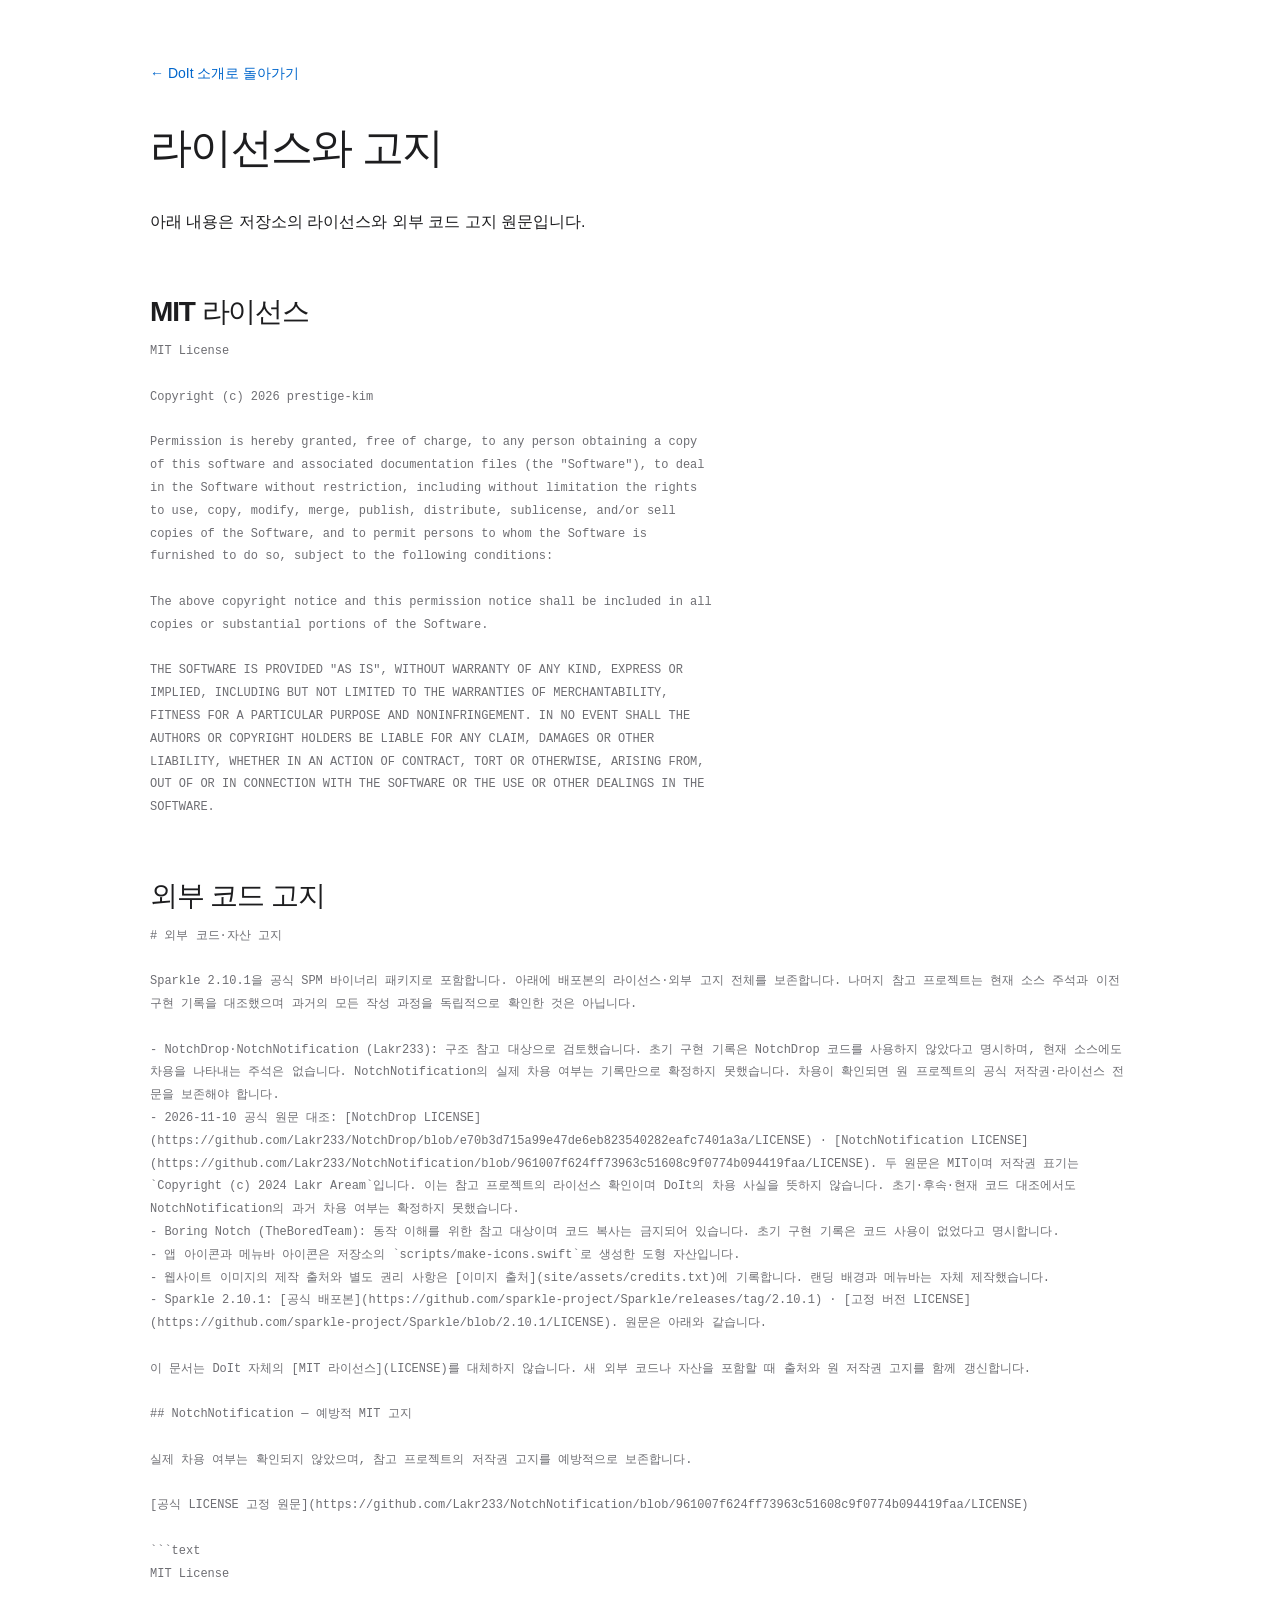
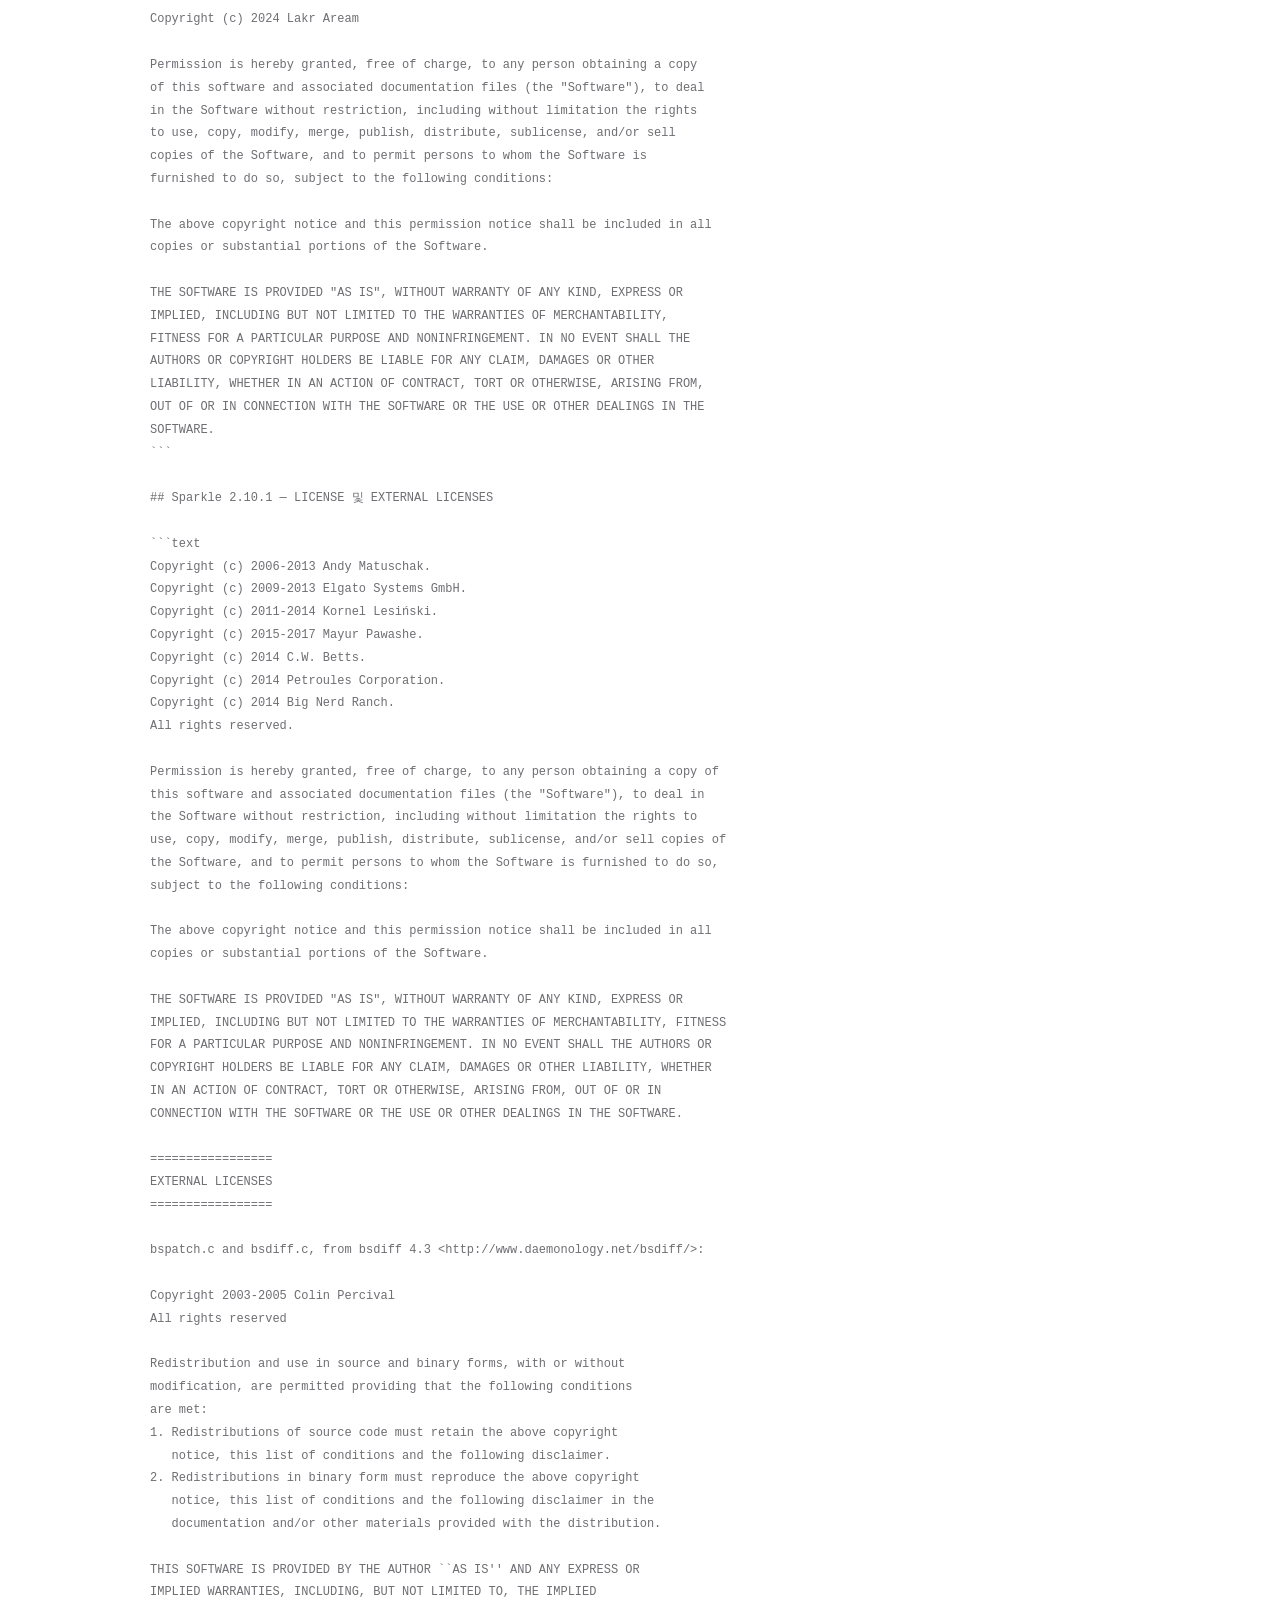
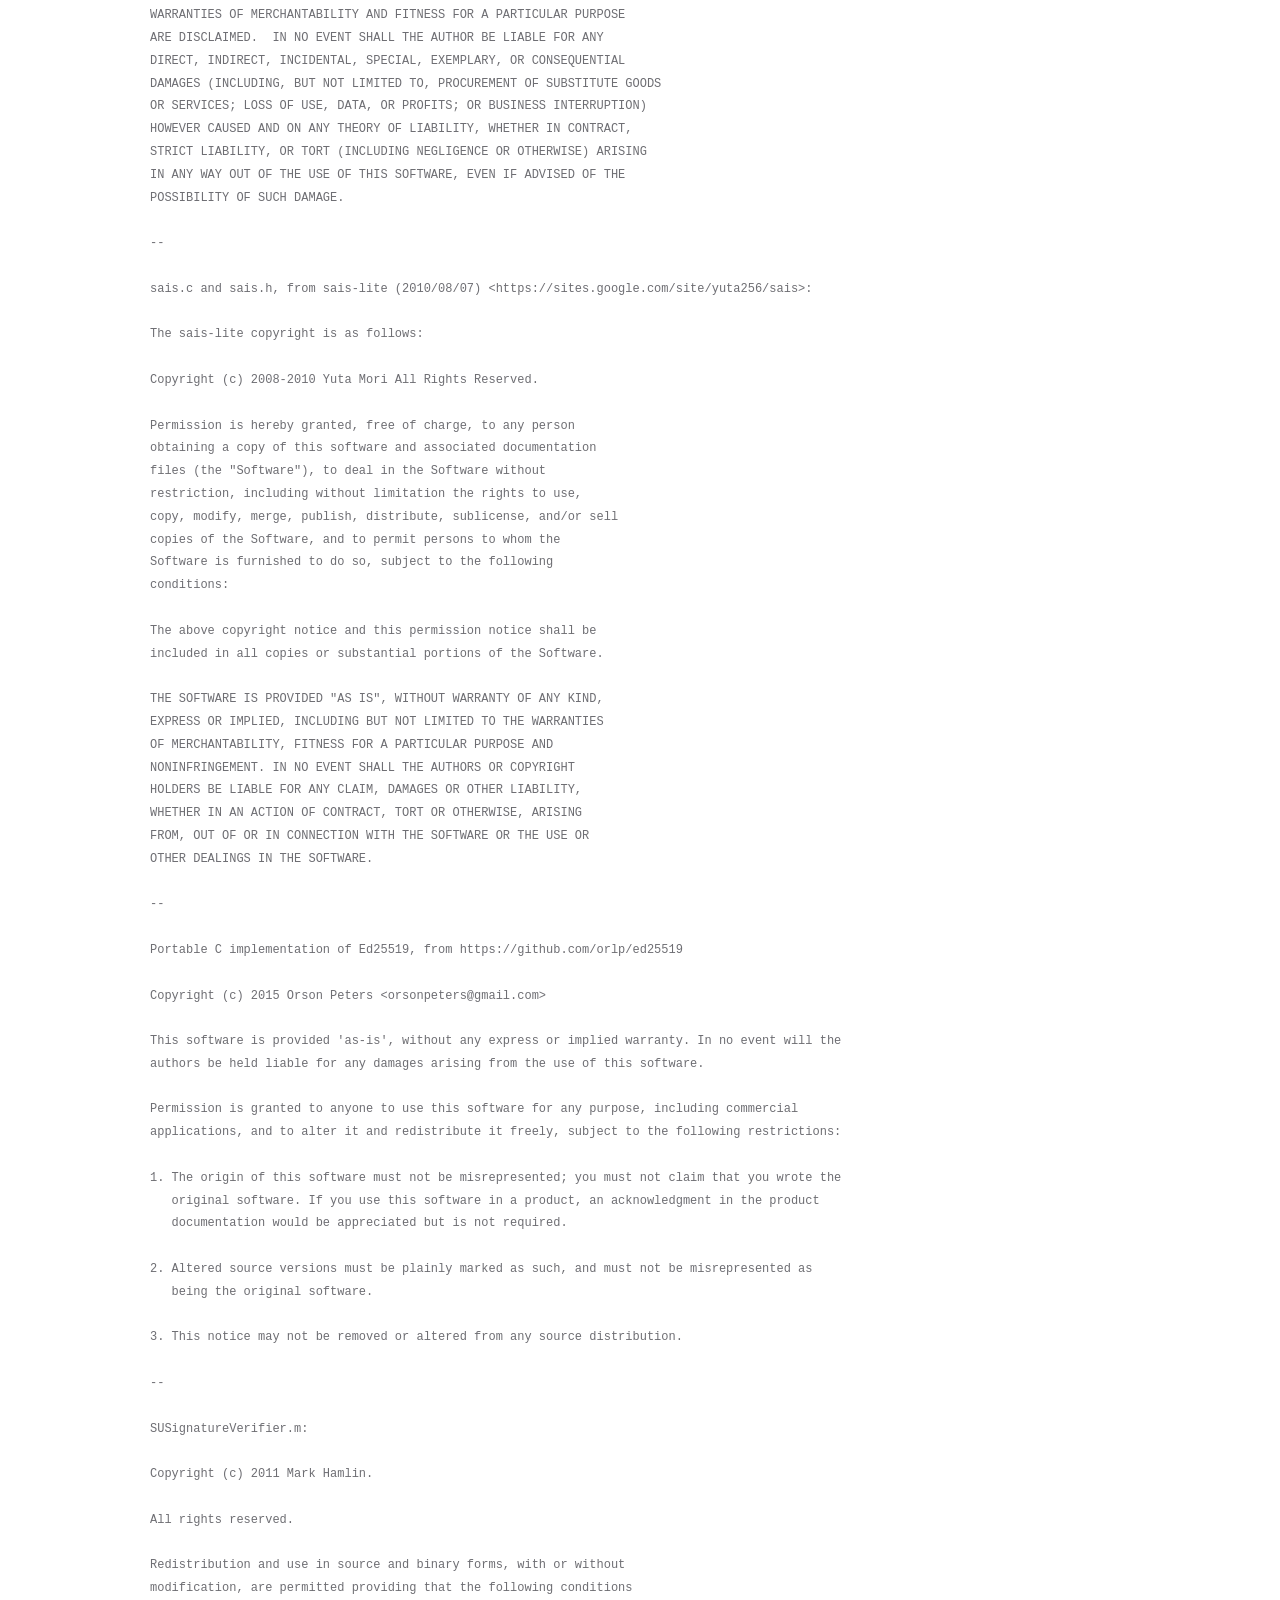
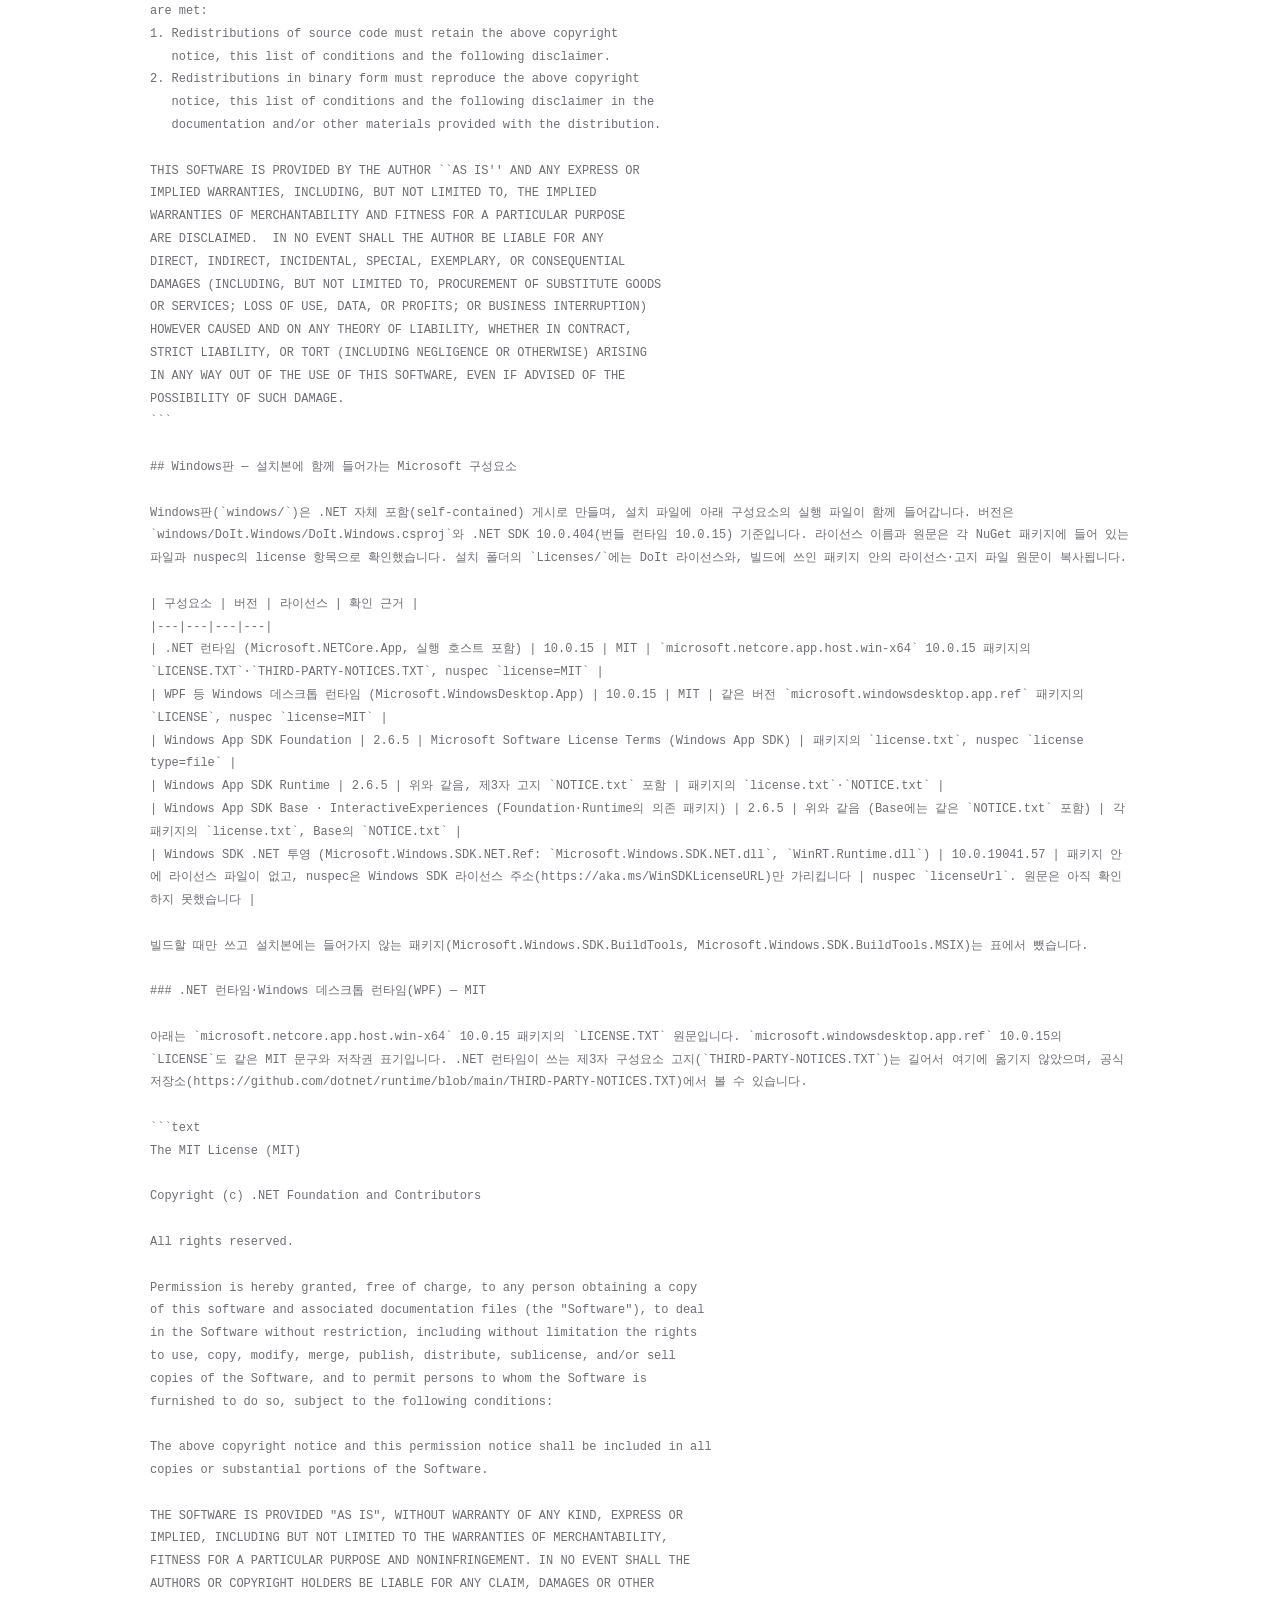
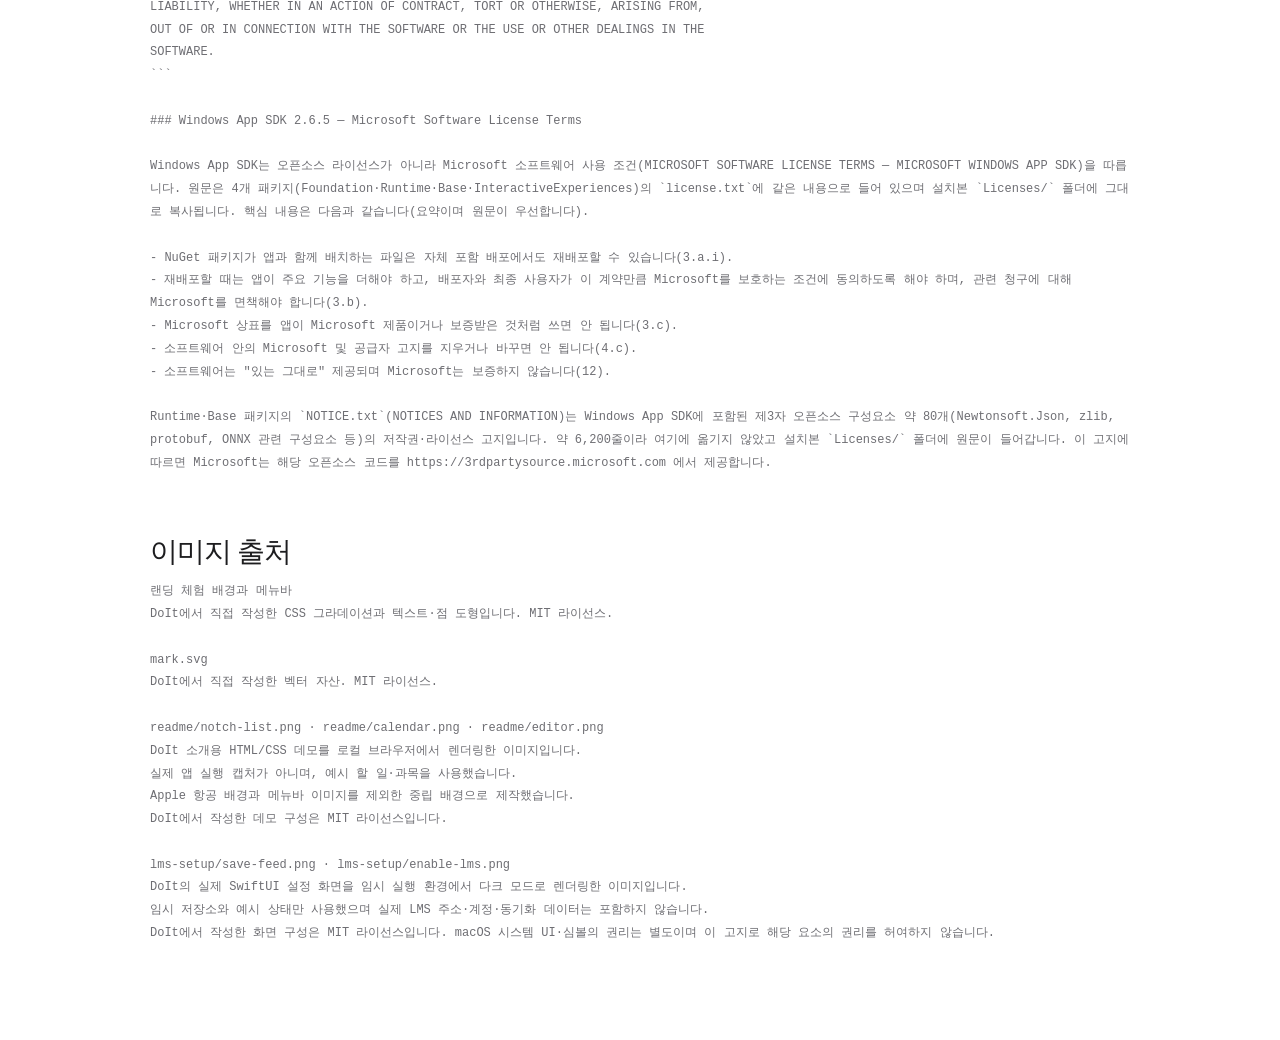
==== commit ea4e5bd8: "Add the Windows app source, Windows landing preview, and Windows release tooling" ====
--- a/site/legal.html
+++ b/site/legal.html
@@ -201,6 +201,63 @@
 IN ANY WAY OUT OF THE USE OF THIS SOFTWARE, EVEN IF ADVISED OF THE
 POSSIBILITY OF SUCH DAMAGE.
 ```
+
+## Windows판 — 설치본에 함께 들어가는 Microsoft 구성요소
+
+Windows판(`windows/`)은 .NET 자체 포함(self-contained) 게시로 만들며, 설치 파일에 아래 구성요소의 실행 파일이 함께 들어갑니다. 버전은 `windows/DoIt.Windows/DoIt.Windows.csproj`와 .NET SDK 10.0.404(번들 런타임 10.0.15) 기준입니다. 라이선스 이름과 원문은 각 NuGet 패키지에 들어 있는 파일과 nuspec의 license 항목으로 확인했습니다. 설치 폴더의 `Licenses/`에는 DoIt 라이선스와, 빌드에 쓰인 패키지 안의 라이선스·고지 파일 원문이 복사됩니다.
+
+| 구성요소 | 버전 | 라이선스 | 확인 근거 |
+|---|---|---|---|
+| .NET 런타임 (Microsoft.NETCore.App, 실행 호스트 포함) | 10.0.15 | MIT | `microsoft.netcore.app.host.win-x64` 10.0.15 패키지의 `LICENSE.TXT`·`THIRD-PARTY-NOTICES.TXT`, nuspec `license=MIT` |
+| WPF 등 Windows 데스크톱 런타임 (Microsoft.WindowsDesktop.App) | 10.0.15 | MIT | 같은 버전 `microsoft.windowsdesktop.app.ref` 패키지의 `LICENSE`, nuspec `license=MIT` |
+| Windows App SDK Foundation | 2.6.5 | Microsoft Software License Terms (Windows App SDK) | 패키지의 `license.txt`, nuspec `license type=file` |
+| Windows App SDK Runtime | 2.6.5 | 위와 같음, 제3자 고지 `NOTICE.txt` 포함 | 패키지의 `license.txt`·`NOTICE.txt` |
+| Windows App SDK Base · InteractiveExperiences (Foundation·Runtime의 의존 패키지) | 2.6.5 | 위와 같음 (Base에는 같은 `NOTICE.txt` 포함) | 각 패키지의 `license.txt`, Base의 `NOTICE.txt` |
+| Windows SDK .NET 투영 (Microsoft.Windows.SDK.NET.Ref: `Microsoft.Windows.SDK.NET.dll`, `WinRT.Runtime.dll`) | 10.0.19041.57 | 패키지 안에 라이선스 파일이 없고, nuspec은 Windows SDK 라이선스 주소(https://aka.ms/WinSDKLicenseURL)만 가리킵니다 | nuspec `licenseUrl`. 원문은 아직 확인하지 못했습니다 |
+
+빌드할 때만 쓰고 설치본에는 들어가지 않는 패키지(Microsoft.Windows.SDK.BuildTools, Microsoft.Windows.SDK.BuildTools.MSIX)는 표에서 뺐습니다.
+
+### .NET 런타임·Windows 데스크톱 런타임(WPF) — MIT
+
+아래는 `microsoft.netcore.app.host.win-x64` 10.0.15 패키지의 `LICENSE.TXT` 원문입니다. `microsoft.windowsdesktop.app.ref` 10.0.15의 `LICENSE`도 같은 MIT 문구와 저작권 표기입니다. .NET 런타임이 쓰는 제3자 구성요소 고지(`THIRD-PARTY-NOTICES.TXT`)는 길어서 여기에 옮기지 않았으며, 공식 저장소(https://github.com/dotnet/runtime/blob/main/THIRD-PARTY-NOTICES.TXT)에서 볼 수 있습니다.
+
+```text
+The MIT License (MIT)
+
+Copyright (c) .NET Foundation and Contributors
+
+All rights reserved.
+
+Permission is hereby granted, free of charge, to any person obtaining a copy
+of this software and associated documentation files (the &quot;Software&quot;), to deal
+in the Software without restriction, including without limitation the rights
+to use, copy, modify, merge, publish, distribute, sublicense, and/or sell
+copies of the Software, and to permit persons to whom the Software is
+furnished to do so, subject to the following conditions:
+
+The above copyright notice and this permission notice shall be included in all
+copies or substantial portions of the Software.
+
+THE SOFTWARE IS PROVIDED &quot;AS IS&quot;, WITHOUT WARRANTY OF ANY KIND, EXPRESS OR
+IMPLIED, INCLUDING BUT NOT LIMITED TO THE WARRANTIES OF MERCHANTABILITY,
+FITNESS FOR A PARTICULAR PURPOSE AND NONINFRINGEMENT. IN NO EVENT SHALL THE
+AUTHORS OR COPYRIGHT HOLDERS BE LIABLE FOR ANY CLAIM, DAMAGES OR OTHER
+LIABILITY, WHETHER IN AN ACTION OF CONTRACT, TORT OR OTHERWISE, ARISING FROM,
+OUT OF OR IN CONNECTION WITH THE SOFTWARE OR THE USE OR OTHER DEALINGS IN THE
+SOFTWARE.
+```
+
+### Windows App SDK 2.6.5 — Microsoft Software License Terms
+
+Windows App SDK는 오픈소스 라이선스가 아니라 Microsoft 소프트웨어 사용 조건(MICROSOFT SOFTWARE LICENSE TERMS — MICROSOFT WINDOWS APP SDK)을 따릅니다. 원문은 4개 패키지(Foundation·Runtime·Base·InteractiveExperiences)의 `license.txt`에 같은 내용으로 들어 있으며 설치본 `Licenses/` 폴더에 그대로 복사됩니다. 핵심 내용은 다음과 같습니다(요약이며 원문이 우선합니다).
+
+- NuGet 패키지가 앱과 함께 배치하는 파일은 자체 포함 배포에서도 재배포할 수 있습니다(3.a.i).
+- 재배포할 때는 앱이 주요 기능을 더해야 하고, 배포자와 최종 사용자가 이 계약만큼 Microsoft를 보호하는 조건에 동의하도록 해야 하며, 관련 청구에 대해 Microsoft를 면책해야 합니다(3.b).
+- Microsoft 상표를 앱이 Microsoft 제품이거나 보증받은 것처럼 쓰면 안 됩니다(3.c).
+- 소프트웨어 안의 Microsoft 및 공급자 고지를 지우거나 바꾸면 안 됩니다(4.c).
+- 소프트웨어는 &quot;있는 그대로&quot; 제공되며 Microsoft는 보증하지 않습니다(12).
+
+Runtime·Base 패키지의 `NOTICE.txt`(NOTICES AND INFORMATION)는 Windows App SDK에 포함된 제3자 오픈소스 구성요소 약 80개(Newtonsoft.Json, zlib, protobuf, ONNX 관련 구성요소 등)의 저작권·라이선스 고지입니다. 약 6,200줄이라 여기에 옮기지 않았고 설치본 `Licenses/` 폴더에 원문이 들어갑니다. 이 고지에 따르면 Microsoft는 해당 오픈소스 코드를 https://3rdpartysource.microsoft.com 에서 제공합니다.
 </pre></section><section id="images"><h2>이미지 출처</h2><pre>랜딩 체험 배경과 메뉴바
 DoIt에서 직접 작성한 CSS 그라데이션과 텍스트·점 도형입니다. MIT 라이선스.
 
--- a/site/styles.css
+++ b/site/styles.css
@@ -60,7 +60,9 @@
 .product-stage { position: relative; }
 .product-frame { width: 100%; margin: auto; }
 
-.display { width: 100%; min-height: 520px; aspect-ratio: 1.72; position: relative; overflow: hidden; isolation: isolate; background: radial-gradient(ellipse at 17% 20%, #7d8587 0%, transparent 56%), radial-gradient(ellipse at 85% 80%, #424e50 0%, transparent 60%), linear-gradient(135deg, #343c3e, #1d2426); border: 7px solid #242426; border-bottom: 0; border-radius: 23px 23px 0 0; }
+.display { width: 100%; position: relative; overflow: hidden; isolation: isolate; background: radial-gradient(ellipse at 17% 20%, #7d8587 0%, transparent 56%), radial-gradient(ellipse at 85% 80%, #424e50 0%, transparent 60%), linear-gradient(135deg, #343c3e, #1d2426); border: 7px solid #242426; border-bottom: 0; border-radius: 23px 23px 0 0; }
+/* The screen and its entire demo share one 900 × 534 coordinate space. */
+.display::before { content: ''; display: block; aspect-ratio: 900 / 534; }
 
 
 .scene-controls { justify-content: center; align-items: center; gap: 30px; margin-top: 26px; }
@@ -84,6 +86,18 @@
 .install-steps h3 { font-size: 18px; font-weight: 600; letter-spacing: -.025em; margin: 15px 0 8px; }
 .install-steps p { font-size: 14px; color: var(--muted); margin: 0; }
 .compatibility { font-size: 12px; color: var(--muted); margin: 0 0 24px; }
+.first-launch { padding: 30px; border: 1px solid var(--line); border-radius: 24px; background: var(--bg); }
+.first-launch-intro > span { color: var(--muted); font-size: 12px; font-weight: 600; }
+.first-launch-intro h3 { margin: 5px 0 8px; font-size: 25px; line-height: 1.25; letter-spacing: -.035em; }
+.first-launch-content { display: grid; grid-template-columns: minmax(0, 1fr) minmax(0, 1fr); gap: 34px; align-items: center; margin: 26px 0 24px; }
+.first-launch-warning { display: block; width: min(100%, 300px); height: auto; margin: 0 auto; border-radius: 18px; }
+.first-launch-steps h4 { margin: 0 0 10px; font-size: 17px; }
+.first-launch-steps ol { margin: 0; padding-left: 22px; color: var(--ink); font-size: 14px; line-height: 1.75; }
+.first-launch-steps li + li { margin-top: 10px; }
+@media (max-width: 650px) {
+  .first-launch { padding: 22px; border-radius: 20px; }
+  .first-launch-content { grid-template-columns: 1fr; gap: 22px; }
+}
 details { border-top: 1px solid var(--line); }
 summary { display: flex; align-items: center; justify-content: space-between; gap: 20px; padding: 22px 0; cursor: pointer; list-style: none; font-size: 16px; font-weight: 500; }
 summary::-webkit-details-marker { display: none; }
@@ -564,9 +578,8 @@
   .hero h1 { font-size: 50px; }
   .hero-copy { font-size: 18px; }
   .story { width: calc(100% - 40px); margin-bottom: 60px; }
-  .display { height: 535px; min-height: 0; aspect-ratio: auto; border-width: 5px; }
+  .display { border-width: 5px; }
   .content-width, .site-header { width: calc(100% - 48px); }
-  .editor-window { top: 20%; width: 92%; }
   .install-steps { gap: 20px; }
   .install-steps h3 { font-size: 15px; }
   .install-steps p { font-size: 12px; }
@@ -586,40 +599,12 @@
   .button { font-size: 14px; padding: 9px 20px; }
   .text-link { font-size: 14px; }
   .story { width: calc(100% - 28px); margin-bottom: 50px; }
-  .display { height: 525px; border-radius: 16px 16px 0 0; background-position: 65% center; }
-  .desktop-menubar { padding-inline: 9px; font-size: 8px; }
-  .desktop-app > span, .wifi-bars { display: none; }
-  .desktop-system { gap: 6px; }
-  .notch-toggle { width: 120px; height: 28px; }
-  .notch-panel, .display.is-calendar .notch-panel { max-width: calc(100% - 10px); padding: 35px 12px 12px; }
-  .panel-heading strong { font-size: 16px; }
-  .panel-heading strong > time { margin-left: 6px; font-size: 11px; }
-  .icon-button { width: 30px; height: 30px; }
-  .task { min-height: 47px; }
-  .task-title { font-size: 12px; }
-  .course { font-size: 10px; }
-  .due { font-size: 10px; }
-  .list-heading { font-size: 8px; }
-  .personal-tasks .task { min-height: 40px; }
-  .calendar-title { font-size: 13px; }
-  .calendar-grid { gap: 1px; }
-  .calendar-day { height: 37px; font-size: 10px; }
-  .calendar-legend { font-size: 7px; gap: 7px; }
-  .selected-day { font-size: 10px; }
-
+  .display { border-radius: 16px 16px 0 0; background-position: 65% center; }
   .scene-controls { flex-wrap: wrap; gap: 10px; margin-top: 18px; }
   .scene-buttons { width: 100%; justify-content: space-between; }
   .scene-buttons button { flex: 1; font-size: 11px; padding-inline: 12px; }
   .extra-controls { gap: 25px; }
   .story-footer { margin-top: 3px; }
-  .demo-alert { width: calc(100% - 10px); }
-  .alert-content strong { font-size: 11px; }
-  .alert-content > span:last-child { font-size: 9px; }
-  .editor-body { padding-inline: 12px; }
-  .editor-row { gap: 6px; font-size: 8px; }
-  .editor-row strong { font-size: 9px; }
-  .editor-row .course { display: none; }
-  .editor-toolbar { font-size: 9px; padding-inline: 12px; gap: 10px; }
   .content-width, .site-header { width: calc(100% - 40px); }
   .install-section { padding-block: 45px 25px; }
   h2 { font-size: 36px; }
@@ -650,12 +635,9 @@
 .product-frame { position: relative; width: 100%; }
 .frame-chin { height: 16px; border-radius: 0 0 12px 12px; background: linear-gradient(90deg, #afb1b4, #dedfe0 45%, #b6b8bb); }
 .frame-chin span { display: block; width: 70px; height: 6px; margin: auto; background: #979a9e; border-radius: 0 0 5px 5px; }
-.desktop-surface { position: relative; width: 900px; height: 534px; transform-origin: top left; }
-.js .expand-button { display: none; }
-@media (max-width: 900px) { .js .expand-button { display: flex; } }
-.product-frame.is-expanded .display { height: 540px; aspect-ratio: auto; }
-.product-frame.is-expanded .desktop-surface { width: 100%; height: 100%; transform: none !important; }
-html:not(.js) .desktop-surface { width: 100%; height: 100%; }
+.desktop-surface { position: absolute; top: 0; left: 0; width: 900px; height: 534px; transform-origin: top left; }
+html:not(.js) .display { overflow-x: hidden; overflow-y: auto; }
+html:not(.js) .desktop-surface { width: 100%; height: 534px; }
 
 /* 자체 제작한 메뉴바와 현재 시각. */
 .desktop-menubar { position: relative; height: 20.20408px; padding: 0; overflow: hidden; color: #fff; background: rgba(20, 27, 25, .72); text-shadow: none; }
@@ -664,7 +646,6 @@
 .menu-clock { position: absolute; inset: 0 0 0 auto; width: auto; min-width: 105px; padding-left: 6px; display: flex; justify-content: flex-end; align-items: center; padding-right: 6px; font-size: 8.5px; font-weight: 600; white-space: nowrap; letter-spacing: -.025em; font-variant-numeric: tabular-nums; text-shadow: 0 1px 1px rgb(0 0 0 / 25%); }
 .notch-toggle { width: 108.4px; height: 20.3px; border-radius: 0 0 5px 5px; }
 .notch-toggle .camera { display: none; }
-.product-frame.is-expanded .menu-clock { width: auto; min-width: 105px; padding-left: 7px; background: transparent; }
 
 /* The expanding panel covers the menu strip beside the notch. */
 .desktop-menubar { z-index: 4; }
@@ -699,6 +680,25 @@
 .lms-guide-heading { margin: 4px 0 28px; }
 .lms-guide-heading h3 { margin: 0 0 12px; font-size: clamp(30px, 3.6vw, 42px); line-height: 1.15; font-weight: 600; letter-spacing: -.04em; color: var(--ink); }
 .lms-guide-heading p { font-size: 17px; line-height: 1.7; }
+.lms-flow-title { margin: 0 0 18px; color: var(--ink); font-size: 21px; font-weight: 600; letter-spacing: -.025em; }
+.lms-feed-steps { display: grid; grid-template-columns: repeat(3, minmax(0, 1fr)); gap: 20px; padding: 0; margin: 0; list-style: none; counter-reset: feed-step; }
+.lms-feed-steps > li { min-width: 0; counter-increment: feed-step; }
+.lms-feed-steps > li::before { content: '0' counter(feed-step); display: block; margin-bottom: 10px; color: var(--muted); font-size: 13px; font-weight: 600; }
+.lms-feed-steps h5 { margin: 14px 0 6px; color: var(--ink); font-size: 17px; line-height: 1.3; font-weight: 600; letter-spacing: -.025em; }
+.lms-feed-steps p { margin: 0; font-size: 14px; line-height: 1.6; }
+.lms-feed-visual { height: 180px; display: flex; align-items: center; justify-content: center; overflow: hidden; border-radius: 18px; background: var(--section); }
+.lms-feed-visual img { display: block; max-width: 100%; max-height: 100%; width: auto; height: auto; border-radius: 10px; }
+.lms-calendar-menu { width: 112px; padding: 10px 0; border-radius: 12px; background: #354954; color: #fff; text-align: center; font-size: 12px; box-shadow: 0 8px 24px #0002; }
+.lms-calendar-menu span { display: block; padding: 6px 0; opacity: .8; }
+.lms-calendar-menu strong { display: flex; flex-direction: column; align-items: center; gap: 3px; padding: 8px; color: #0876b6; background: #fff; font-size: 13px; font-weight: 600; }
+.lms-calendar-menu svg { width: 21px; height: 21px; }
+.lms-feed-dialog { width: min(88%, 260px); overflow: hidden; border-radius: 12px; background: #fff; color: #273a4c; box-shadow: 0 8px 24px #0002; }
+.lms-feed-dialog > strong { display: block; padding: 13px 15px; border-bottom: 1px solid #d7dce0; font-size: 14px; font-weight: 600; }
+.lms-feed-dialog > span { display: block; padding: 12px 15px 6px; font-size: 11px; }
+.lms-feed-dialog > div { display: flex; justify-content: space-between; gap: 8px; margin: 4px 15px 16px; padding: 7px 9px; border: 1px solid #ccd3d8; border-radius: 6px; color: #63717b; font-size: 11px; }
+.lms-feed-dialog b { color: #0876b6; white-space: nowrap; }
+.lms-guide .lms-feed-example { margin: 14px 0 38px; font-size: 12px; }
+.lms-connect-title { margin-top: 0; }
 .lms-steps { display: grid; grid-template-columns: repeat(2, minmax(0, 1fr)); gap: 24px; padding: 0; margin: 0; list-style: none; }
 .lms-steps > li { min-width: 0; padding: 28px 24px 20px; border-radius: 22px; background: var(--section); }
 .lms-step-number { display: block; margin-bottom: 14px; color: var(--muted); font-size: 14px; font-weight: 600; }
@@ -715,14 +715,11 @@
 .lms-safety { margin-top: 24px; font-size: 12px; }
 .lms-safety p { max-width: 800px; }
 @media (max-width: 650px) {
+  .lms-feed-steps { grid-template-columns: 1fr; gap: 26px; }
+  .lms-feed-visual { height: 164px; }
   .lms-steps { grid-template-columns: 1fr; gap: 18px; }
   .lms-steps > li { padding: 24px 20px 18px; }
   .lms-screen { min-height: 0; margin-top: 24px; }
   .lms-guide-heading p { font-size: 16px; }
 }
 @media (prefers-color-scheme: dark) { .lms-screen > span { color: #2997ff; } }
-
-@media (max-width: 600px) {
-  .product-frame:not(.is-expanded) .menu-clock { font-size: 14px; min-width: 175px; }
-  .product-frame:not(.is-expanded) .desktop-brand { font-size: 14px; }
-}
